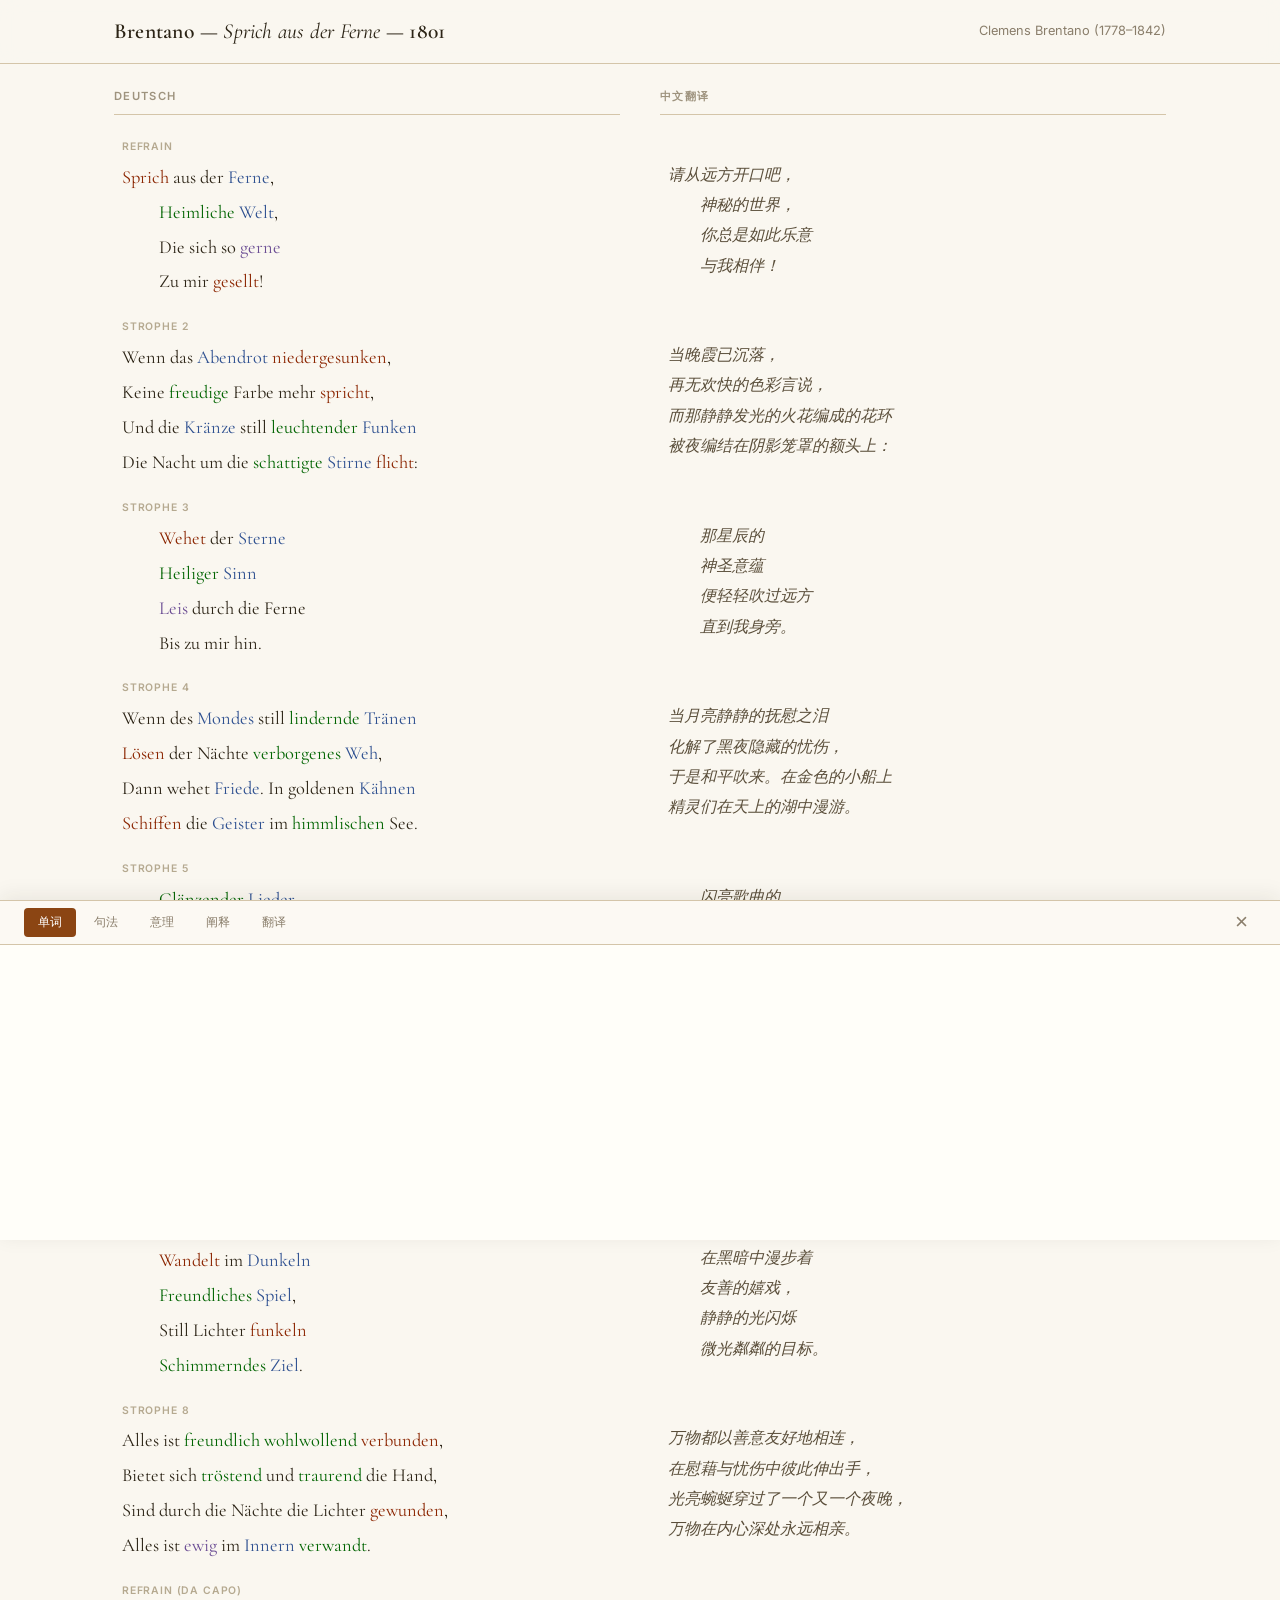
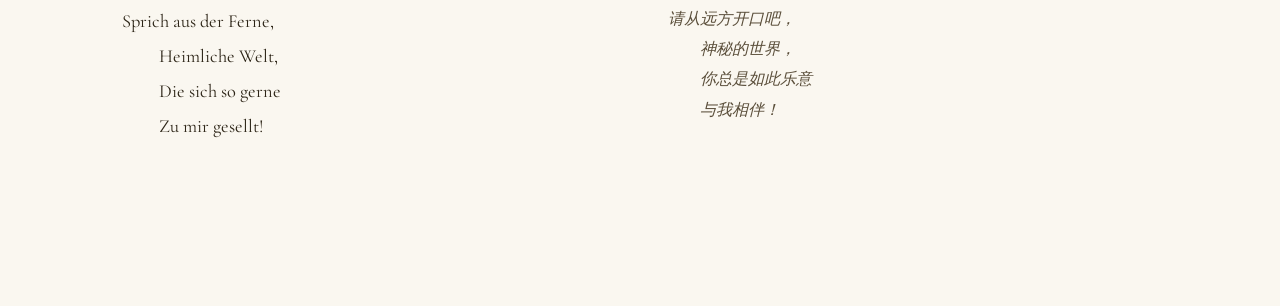
==== brentano.html @ 2107742c "Add Brentano "Sprich aus der Ferne" commentary page Interactive German poem reader with word tooltip" ====
<!DOCTYPE html>
<html lang="de">
<head>
  <meta charset="UTF-8">
  <meta name="viewport" content="width=device-width, initial-scale=1.0">
  <title>Brentano — Sprich aus der Ferne (1801)</title>
  <link rel="preconnect" href="https://fonts.googleapis.com">
  <link rel="preconnect" href="https://fonts.gstatic.com" crossorigin>
  <link href="https://fonts.googleapis.com/css2?family=Cormorant+Garamond:ital,wght@0,400;0,600;0,700;1,400;1,600&family=Inter:wght@400;500;600&display=swap" rel="stylesheet">
  <style>
:root {
  --bg: #FAF7F0;
  --text: #2C2416;
  --accent: #8B4513;
  --highlight: #F5E6CC;
  --border: #D4C5A9;
  --tooltip-bg: #FFFEF9;
  --font-poem: 'Cormorant Garamond', 'Georgia', serif;
  --font-ui: 'Inter', -apple-system, BlinkMacSystemFont, sans-serif;
}

*, *::before, *::after { box-sizing: border-box; margin: 0; padding: 0; }
html { scroll-behavior: smooth; font-size: 16px; }
body {
  font-family: var(--font-ui);
  background: var(--bg);
  color: var(--text);
  min-height: 100vh;
  line-height: 1.6;
}
::selection { background: var(--highlight); color: var(--text); }

/* Header */
.header {
  position: sticky; top: 0; z-index: 100;
  background: rgba(250, 247, 240, 0.85);
  backdrop-filter: blur(12px);
  -webkit-backdrop-filter: blur(12px);
  border-bottom: 1px solid var(--border);
  height: 64px;
}
.header-inner {
  max-width: 1100px; margin: 0 auto; padding: 0 24px;
  height: 100%; display: flex; align-items: center; justify-content: space-between;
}
.header-title h1 {
  font-family: var(--font-poem); font-size: 1.35rem; font-weight: 600;
  color: var(--text); letter-spacing: 0.01em;
}
.header-title h1 em { font-style: italic; font-weight: 400; }
.header-subtitle { font-size: 0.8rem; color: #8a7e6b; }

/* Main layout */
.main-content {
  max-width: 1100px; margin: 0 auto; padding: 24px 24px 120px;
  display: grid; grid-template-columns: 1fr 1fr; gap: 0 40px;
}
.column-heading {
  font-family: var(--font-ui); font-size: 0.7rem; font-weight: 600;
  text-transform: uppercase; letter-spacing: 0.12em; color: #9e937e;
  margin-bottom: 16px; padding-bottom: 8px; border-bottom: 1px solid var(--border);
}

/* Stanza blocks */
.stanza {
  padding: 8px 8px; border-radius: 6px; cursor: pointer;
  transition: background-color 0.2s; margin-bottom: 4px;
}
.stanza:hover { background: rgba(245, 230, 204, 0.4); }
.stanza.active { background: var(--highlight); }

.stanza-num {
  font-family: var(--font-ui); font-size: 0.65rem; font-weight: 600;
  color: #b5a990; text-transform: uppercase; letter-spacing: 0.08em;
  margin-bottom: 4px;
}

/* Poem text */
.poem-line {
  font-family: var(--font-poem); font-size: 1.15rem; line-height: 1.9;
  color: var(--text);
}
.poem-line.indented { padding-left: 2em; }
.translation-line {
  font-family: var(--font-poem); font-size: 1rem; line-height: 1.9;
  color: #5a4e3a; font-style: italic;
}
.translation-line.indented { padding-left: 2em; }

/* Word hover */
.word {
  cursor: pointer; position: relative; transition: color 0.15s; padding: 1px 0;
}
.word:hover {
  text-decoration: underline; text-decoration-style: dotted;
  text-underline-offset: 3px; text-decoration-color: var(--border);
}

/* POS colors */
.w-noun { color: #2E5090; }
.w-verb { color: #8B2500; }
.w-adj  { color: #006400; }
.w-adv  { color: #6A4C93; }
.w-prep { color: #7B6840; }
.w-conj { color: #8B7355; }
.w-pron { color: #4682B4; }

/* Tooltip */
.tooltip {
  position: absolute; z-index: 200; max-width: 320px; min-width: 180px;
  padding: 12px 14px; background: var(--tooltip-bg);
  border: 1px solid var(--border); border-radius: 8px;
  box-shadow: 0 4px 20px rgba(44,36,22,0.12), 0 1px 4px rgba(44,36,22,0.06);
  font-family: var(--font-ui); font-size: 0.85rem; line-height: 1.5;
  opacity: 0; pointer-events: none; transform: translateY(4px);
  transition: opacity 0.2s, transform 0.2s;
}
.tooltip.visible { opacity: 1; pointer-events: auto; transform: translateY(0); }
.tooltip-lemma { font-family: var(--font-poem); font-size: 1.1rem; font-weight: 700; margin-bottom: 3px; }
.tooltip-pos {
  display: inline-block; padding: 1px 8px; font-size: 0.65rem; font-weight: 600;
  text-transform: uppercase; letter-spacing: 0.08em; color: white;
  background: var(--accent); border-radius: 3px; margin-bottom: 6px;
}
.tooltip-info { font-size: 0.8rem; color: #6d5f4a; margin-bottom: 4px; }
.tooltip-gloss {
  font-style: italic; color: #5a4e3a; padding-top: 4px; border-top: 1px solid #eae4d6;
}

/* Commentary panel */
.commentary-panel {
  position: fixed; bottom: 0; left: 0; right: 0; z-index: 150;
  height: 340px; background: var(--tooltip-bg);
  border-top: 1px solid var(--border);
  box-shadow: 0 -4px 20px rgba(44,36,22,0.08);
  transform: translateY(100%); transition: transform 0.3s ease;
}
.commentary-panel.open { transform: translateY(0); }

.commentary-header {
  display: flex; align-items: center; justify-content: space-between;
  padding: 0 24px; height: 44px; border-bottom: 1px solid var(--border);
  background: rgba(250, 247, 240, 0.6);
}
.commentary-tabs { display: flex; gap: 4px; }
.tab-btn {
  font-family: var(--font-ui); font-size: 0.78rem; font-weight: 500;
  padding: 6px 14px; border: none; border-radius: 4px;
  background: transparent; color: #8a7e6b; cursor: pointer; transition: all 0.15s;
}
.tab-btn:hover { background: #f0ebe0; color: var(--text); }
.tab-btn.active { background: var(--accent); color: white; }
.commentary-close {
  font-size: 1.4rem; line-height: 1; border: none; background: none;
  color: #8a7e6b; cursor: pointer; padding: 4px 8px; border-radius: 4px;
}
.commentary-close:hover { color: var(--text); background: #f0ebe0; }

.commentary-body {
  padding: 16px 24px; height: calc(340px - 44px); overflow-y: auto;
}
.tab-content {
  display: none; font-family: var(--font-ui); font-size: 0.88rem;
  line-height: 1.7; color: var(--text);
}
.tab-content.active { display: block; }
.tab-content h3 {
  font-family: var(--font-poem); font-size: 1.05rem; font-weight: 600;
  margin-bottom: 6px; color: var(--accent);
}
.tab-content p { margin-bottom: 8px; }
.tab-content ul { margin: 6px 0; padding-left: 18px; }
.tab-content li { margin-bottom: 4px; }

.vocab-entry { margin-bottom: 8px; padding-bottom: 6px; border-bottom: 1px solid #eae4d6; }
.vocab-entry:last-child { border-bottom: none; }
.vocab-word { font-family: var(--font-poem); font-weight: 700; }
.vocab-pos { font-size: 0.72rem; color: var(--accent); text-transform: uppercase; }
.vocab-def { color: #5a4e3a; }

.syntax-box {
  padding: 10px 14px; background: #f5f0e6; border-radius: 6px;
  border-left: 3px solid var(--accent); margin-bottom: 10px;
}
.syntax-label {
  font-size: 0.7rem; font-weight: 600; text-transform: uppercase;
  letter-spacing: 0.08em; color: #8a7e6b; margin-bottom: 4px;
}
.syntax-normal { font-family: var(--font-poem); font-size: 1rem; color: var(--text); }
.syntax-gloss { font-size: 0.85rem; color: #5a4e3a; font-style: italic; }

.translation-box {
  font-family: var(--font-poem); font-size: 1.05rem; line-height: 2;
  color: var(--text); padding: 8px 0;
}

/* Responsive */
@media (max-width: 768px) {
  .main-content { grid-template-columns: 1fr; gap: 24px; padding: 16px 16px 160px; }
  .header-inner { padding: 0 16px; }
  .header-title h1 { font-size: 1.1rem; }
  .commentary-panel { height: 280px; }
  .commentary-body { padding: 12px 16px; }
  .poem-line { font-size: 1.05rem; }
}
  </style>
</head>
<body>

<header class="header">
  <div class="header-inner">
    <div class="header-title">
      <h1>Brentano &mdash; <em>Sprich aus der Ferne</em> &mdash; 1801</h1>
    </div>
    <span class="header-subtitle">Clemens Brentano (1778&ndash;1842)</span>
  </div>
</header>

<main class="main-content" id="main-content">
  <h2 class="column-heading">Deutsch</h2>
  <h2 class="column-heading">中文翻译</h2>
  <!-- Stanzas rendered by JS -->
</main>

<div id="tooltip" class="tooltip" role="tooltip" aria-hidden="true"></div>

<aside id="commentary-panel" class="commentary-panel" aria-hidden="true">
  <div class="commentary-header">
    <div class="commentary-tabs">
      <button class="tab-btn active" data-tab="wortschatz">单词</button>
      <button class="tab-btn" data-tab="syntax">句法</button>
      <button class="tab-btn" data-tab="meaning">意理</button>
      <button class="tab-btn" data-tab="interpretation">阐释</button>
      <button class="tab-btn" data-tab="translation">翻译</button>
    </div>
    <button class="commentary-close" id="commentary-close">&times;</button>
  </div>
  <div class="commentary-body">
    <div class="tab-content active" id="tab-wortschatz"></div>
    <div class="tab-content" id="tab-syntax"></div>
    <div class="tab-content" id="tab-meaning"></div>
    <div class="tab-content" id="tab-interpretation"></div>
    <div class="tab-content" id="tab-translation"></div>
  </div>
</aside>

<script>
// ============================================================
// POEM DATA
// ============================================================
const STANZAS = [
  {
    id: 1,
    type: "refrain",
    lines: [
      { de: "Sprich aus der Ferne,", indent: false },
      { de: "Heimliche Welt,", indent: true },
      { de: "Die sich so gerne", indent: true },
      { de: "Zu mir gesellt!", indent: true },
    ],
    cn: [
      { text: "请从远方开口吧，", indent: false },
      { text: "神秘的世界，", indent: true },
      { text: "你总是如此乐意", indent: true },
      { text: "与我相伴！", indent: true },
    ],
    words: [
      { form: "Sprich", lemma: "sprechen", pos: "verb", cls: "w-verb", info: "命令式第二人称单数", gloss: "说吧，开口" },
      { form: "Ferne", lemma: "die Ferne", pos: "noun", cls: "w-noun", info: "阴性名词", gloss: "远方，远处" },
      { form: "Heimliche", lemma: "heimlich", pos: "adj", cls: "w-adj", info: "形容词，此处作定语", gloss: "秘密的，隐秘的，神秘的" },
      { form: "Welt", lemma: "die Welt", pos: "noun", cls: "w-noun", info: "阴性名词", gloss: "世界" },
      { form: "gerne", lemma: "gern(e)", pos: "adv", cls: "w-adv", info: "副词", gloss: "乐意地，喜欢" },
      { form: "gesellt", lemma: "sich gesellen", pos: "verb", cls: "w-verb", info: "反身动词，此处完成分词", gloss: "与……结伴，相伴" },
    ],
    syntax: `<div class="syntax-box"><div class="syntax-label">还原语序</div><div class="syntax-normal">Heimliche Welt, die sich so gerne zu mir gesellt, sprich aus der Ferne!</div><div class="syntax-gloss">= 神秘的世界，你这总爱与我相伴的，请从远方开口说话！</div></div><p><b>Sprich</b>（祈使句谓语）置于句首，形成呼唤语气。<b>Heimliche Welt</b> 是被呼唤的对象（Vokativ）。<b>die sich so gerne zu mir gesellt</b> 是修饰 Welt 的关系从句。</p>`,
    meaning: `<p>诗人向一个"神秘世界"发出呼唤，请它从远方向自己说话。这个"heimliche Welt"既指自然界的隐秘力量，也暗示内心世界。</p><p>"sich gesellen"（相伴）表达了诗人与这个神秘世界之间亲密而自愿的关系——它"乐意"走近诗人。</p><p>作为首尾呼应的叠句（Refrain），它构成全诗的框架。</p>`,
    interpretation: `<p>这是典型的浪漫主义"呼唤"姿态——诗人不是去寻找世界，而是请世界来向他"说话"（sprich）。</p><p><b>heimlich</b> 一词在浪漫主义中含义丰富：既有"秘密"之意，也有"亲密、家一般"的温暖感（词源上与 Heim = 家 相关）。</p><p>Brentano 把不可见的精神世界拟人化为一位愿意相伴的友人。</p>`,
    translationNote: `<p>"Sprich"译为"请开口吧"而非简单的"说"，以传达祈使语气中的恳切感。"heimlich"译为"神秘的"，兼顾秘密与亲近两层意思。</p>`,
  },
  {
    id: 2,
    type: "long",
    lines: [
      { de: "Wenn das Abendrot niedergesunken,", indent: false },
      { de: "Keine freudige Farbe mehr spricht,", indent: false },
      { de: "Und die Kränze still leuchtender Funken", indent: false },
      { de: "Die Nacht um die schattigte Stirne flicht:", indent: false },
    ],
    cn: [
      { text: "当晚霞已沉落，", indent: false },
      { text: "再无欢快的色彩言说，", indent: false },
      { text: "而那静静发光的火花编成的花环", indent: false },
      { text: "被夜编结在阴影笼罩的额头上：", indent: false },
    ],
    words: [
      { form: "Abendrot", lemma: "das Abendrot", pos: "noun", cls: "w-noun", info: "中性名词。Abend（傍晚）+ Rot（红色）= 晚霞", gloss: "晚霞" },
      { form: "niedergesunken", lemma: "niedersinken", pos: "verb", cls: "w-verb", info: "过去分词。nieder（向下）+ sinken（沉没）", gloss: "沉落，落下" },
      { form: "freudige", lemma: "freudig", pos: "adj", cls: "w-adj", info: "形容词", gloss: "欢快的，喜悦的" },
      { form: "spricht", lemma: "sprechen", pos: "verb", cls: "w-verb", info: "第三人称单数现在时", gloss: "说话（此处：表达、呈现）" },
      { form: "Kränze", lemma: "der Kranz", pos: "noun", cls: "w-noun", info: "阳性名词复数", gloss: "花环，花冠" },
      { form: "leuchtender", lemma: "leuchtend", pos: "adj", cls: "w-adj", info: "现在分词作形容词，属格复数", gloss: "发光的，闪亮的" },
      { form: "Funken", lemma: "der Funke", pos: "noun", cls: "w-noun", info: "阳性弱变化名词复数", gloss: "火花，火星（此处指星星）" },
      { form: "schattigte", lemma: "schattig", pos: "adj", cls: "w-adj", info: "= schattige，古语/方言拼写", gloss: "有阴影的，阴暗的" },
      { form: "Stirne", lemma: "die Stirn", pos: "noun", cls: "w-noun", info: "阴性名词，古体写法 Stirne = Stirn", gloss: "额头，前额" },
      { form: "flicht", lemma: "flechten", pos: "verb", cls: "w-verb", info: "第三人称单数现在时", gloss: "编织，编结" },
    ],
    syntax: `<div class="syntax-box"><div class="syntax-label">还原语序</div><div class="syntax-normal">Wenn das Abendrot niedergesunken [ist], keine freudige Farbe mehr spricht, und die Nacht die Kränze still leuchtender Funken um die schattigte Stirne flicht:</div><div class="syntax-gloss">= 当晚霞沉落了，没有欢快的色彩再"说话"，而夜晚把静静发光的火花花环编织在（自己）阴影笼罩的额头上：</div></div><p>"Wenn"引导三个并列的条件从句（时间从句）。<b>ist</b> 被省略（niedergesunken [ist]）。第三句中 <b>die Nacht</b> 是主语，<b>flicht</b> 是谓语，<b>Kränze</b> 是宾语——语序大幅倒装。</p>`,
    meaning: `<p>描绘黄昏到入夜的过渡：晚霞消退，色彩沉默（"keine Farbe spricht"——色彩拟人化为"说话"），星星（"leuchtende Funken"）如花环般出现在夜空的"额头"上。</p><p>夜被拟人化，有"额头"（Stirne），星星是她佩戴的花冠。这是一幅完整的视觉画面：夜女神戴上星辰之冠。</p>`,
    interpretation: `<p>色彩"说话"（spricht）与首节"sprich"呼应——白天世界的"语言"是色彩，当色彩沉默，另一种更深沉的语言（夜的语言）就开始了。</p><p><b>schattigte</b>（= schattige）是方言化的古体拼写，增添了口语化的音乐感。Brentano 常故意使用这种民歌风格的语言。</p><p>星星被称为"Funken"（火花）而非"Sterne"——日常化的比喻让宇宙景象变得亲切。</p>`,
    translationNote: `<p>"keine Farbe mehr spricht"直译为"没有色彩再说话"，译为"再无欢快的色彩言说"保留了拟人。"schattigte Stirne"是夜的拟人化额头，译文加了"阴影笼罩的"以传达画面。</p>`,
  },
  {
    id: 3,
    type: "short",
    lines: [
      { de: "Wehet der Sterne", indent: true },
      { de: "Heiliger Sinn", indent: true },
      { de: "Leis durch die Ferne", indent: true },
      { de: "Bis zu mir hin.", indent: true },
    ],
    cn: [
      { text: "那星辰的", indent: true },
      { text: "神圣意蕴", indent: true },
      { text: "便轻轻吹过远方", indent: true },
      { text: "直到我身旁。", indent: true },
    ],
    words: [
      { form: "Wehet", lemma: "wehen", pos: "verb", cls: "w-verb", info: "第三人称单数。诗歌体用 -et 而非 weht", gloss: "吹，飘" },
      { form: "Sterne", lemma: "der Stern", pos: "noun", cls: "w-noun", info: "阳性名词复数，属格", gloss: "星星，星辰" },
      { form: "Heiliger", lemma: "heilig", pos: "adj", cls: "w-adj", info: "形容词，阳性主格", gloss: "神圣的" },
      { form: "Sinn", lemma: "der Sinn", pos: "noun", cls: "w-noun", info: "阳性名词", gloss: "意义，意蕴，感觉" },
      { form: "Leis", lemma: "leise", pos: "adv", cls: "w-adv", info: "= leise 的诗歌缩略形式", gloss: "轻轻地，低声地" },
    ],
    syntax: `<div class="syntax-box"><div class="syntax-label">还原语序</div><div class="syntax-normal">Der heilige Sinn der Sterne wehet leis durch die Ferne bis zu mir hin.</div><div class="syntax-gloss">= 星辰的神圣意蕴轻轻地从远方吹拂到我身边。</div></div><p>主语是 <b>der Sterne heiliger Sinn</b>（星辰的神圣意蕴），谓语是 <b>wehet</b>（吹拂）。倒装后谓语前置，主语分布在两行里，制造了缓缓飘来的节奏感。</p>`,
    meaning: `<p>这是第二节条件从句的主句：当夜幕降临后，星辰的"神圣意蕴"就像微风一样从远方飘向诗人。</p><p>"Sinn"（意蕴）用 "wehen"（吹拂）来形容——意义不是被理解的，而是像风一样被感受到的。这是浪漫主义的典型认知方式：用感官（而非理性）来把握世界的深层意义。</p>`,
    interpretation: `<p>"wehet"用了诗歌体的 -et 词尾（而非口语的 weht），与首节 "gesellt" 的韵脚呼应，也赋予诗歌一种古雅的仪式感。</p><p>"Leis"（= leise 的缩略）既描述声音的轻柔，也暗示这种感知需要安静与专注。只有在夜晚的寂静中，星辰的语言才能被听到。</p>`,
    translationNote: `<p>"heiliger Sinn"译为"神圣意蕴"而非"神圣的意义"，因为 Sinn 在这里不是抽象逻辑含义，而是可以"吹拂"的、近乎物质性的精神力量。</p>`,
  },
  {
    id: 4,
    type: "long",
    lines: [
      { de: "Wenn des Mondes still lindernde Tränen", indent: false },
      { de: "Lösen der Nächte verborgenes Weh,", indent: false },
      { de: "Dann wehet Friede. In goldenen Kähnen", indent: false },
      { de: "Schiffen die Geister im himmlischen See.", indent: false },
    ],
    cn: [
      { text: "当月亮静静的抚慰之泪", indent: false },
      { text: "化解了黑夜隐藏的忧伤，", indent: false },
      { text: "于是和平吹来。在金色的小船上", indent: false },
      { text: "精灵们在天上的湖中漫游。", indent: false },
    ],
    words: [
      { form: "Mondes", lemma: "der Mond", pos: "noun", cls: "w-noun", info: "阳性名词，属格", gloss: "月亮" },
      { form: "lindernde", lemma: "lindernd", pos: "adj", cls: "w-adj", info: "现在分词作形容词", gloss: "抚慰的，缓和的" },
      { form: "Tränen", lemma: "die Träne", pos: "noun", cls: "w-noun", info: "阴性名词复数", gloss: "眼泪，泪水" },
      { form: "Lösen", lemma: "lösen", pos: "verb", cls: "w-verb", info: "第三人称复数现在时", gloss: "解开，化解" },
      { form: "verborgenes", lemma: "verborgen", pos: "adj", cls: "w-adj", info: "过去分词作形容词", gloss: "隐藏的，隐秘的" },
      { form: "Weh", lemma: "das Weh", pos: "noun", cls: "w-noun", info: "中性名词", gloss: "痛苦，忧伤" },
      { form: "Friede", lemma: "der Friede(n)", pos: "noun", cls: "w-noun", info: "阳性弱变化名词，古体 Friede = Frieden", gloss: "和平，安宁" },
      { form: "Kähnen", lemma: "der Kahn", pos: "noun", cls: "w-noun", info: "阳性名词复数与格", gloss: "小船" },
      { form: "Schiffen", lemma: "schiffen", pos: "verb", cls: "w-verb", info: "第三人称复数现在时", gloss: "乘船航行" },
      { form: "Geister", lemma: "der Geist", pos: "noun", cls: "w-noun", info: "阳性名词复数", gloss: "精灵，灵魂，精神" },
      { form: "himmlischen", lemma: "himmlisch", pos: "adj", cls: "w-adj", info: "形容词与格", gloss: "天上的，天堂般的" },
    ],
    syntax: `<div class="syntax-box"><div class="syntax-label">还原语序</div><div class="syntax-normal">Wenn des Mondes still lindernde Tränen der Nächte verborgenes Weh lösen, dann wehet Friede.</div><div class="syntax-gloss">= 当月亮的静静抚慰的泪水化解了夜晚隐藏的忧伤，于是和平吹来。</div></div><p><b>Tränen</b>（泪水）是主语，<b>lösen</b>（化解）是谓语，<b>Weh</b>（忧伤）是宾语。后半句独立：<b>Die Geister schiffen in goldenen Kähnen im himmlischen See.</b></p>`,
    meaning: `<p>月光被比作"泪水"——但不是悲伤的泪，而是"抚慰的"（lindernd）泪。月光能化解黑夜隐藏的痛苦，带来和平。</p><p>后半句画面突变：精灵们乘金色小船在天空之湖（= 月光下的天空）中航行。天空被想象为湖面，星光或月光为金色小船。这是极富想象力的通感画面。</p>`,
    interpretation: `<p>"wehet Friede"与第三节 "wehet der Sterne heiliger Sinn" 平行——"吹拂"成为这首诗中精神力量传达的核心动词。</p><p>"goldene Kähne im himmlischen See"是典型的浪漫主义意象：将天空转化为水面，打破天地界限。这呼应了诺瓦利斯"万物皆相关"的浪漫主义自然哲学。</p>`,
    translationNote: `<p>"still lindernde Tränen"中 still 既修饰 lindernde 也营造氛围，译为"静静的抚慰之泪"。"schiffen"是较少见的动词，译为"漫游"比"航行"更有诗意。</p>`,
  },
  {
    id: 5,
    type: "short",
    lines: [
      { de: "Glänzender Lieder", indent: true },
      { de: "Klingender Lauf", indent: true },
      { de: "Ringelt sich nieder,", indent: true },
      { de: "Wallet hinauf.", indent: true },
    ],
    cn: [
      { text: "闪亮歌曲的", indent: true },
      { text: "叮当旋律", indent: true },
      { text: "蜿蜒而下，", indent: true },
      { text: "涌动而上。", indent: true },
    ],
    words: [
      { form: "Glänzender", lemma: "glänzend", pos: "adj", cls: "w-adj", info: "现在分词作形容词，属格复数", gloss: "闪亮的，灿烂的" },
      { form: "Lieder", lemma: "das Lied", pos: "noun", cls: "w-noun", info: "中性名词复数", gloss: "歌曲" },
      { form: "Klingender", lemma: "klingend", pos: "adj", cls: "w-adj", info: "现在分词作形容词，阳性主格", gloss: "发出声响的，叮当作响的" },
      { form: "Lauf", lemma: "der Lauf", pos: "noun", cls: "w-noun", info: "阳性名词", gloss: "行进，流动，旋律进程" },
      { form: "Ringelt", lemma: "sich ringeln", pos: "verb", cls: "w-verb", info: "第三人称单数，反身动词", gloss: "蜿蜒，卷曲" },
      { form: "Wallet", lemma: "wallen", pos: "verb", cls: "w-verb", info: "第三人称单数，诗歌体 -et", gloss: "涌动，波动，飘荡" },
    ],
    syntax: `<div class="syntax-box"><div class="syntax-label">还原语序</div><div class="syntax-normal">Glänzender Lieder klingender Lauf ringelt sich nieder [und] wallet hinauf.</div><div class="syntax-gloss">= 闪亮歌曲的叮当旋律蜿蜒而下，又涌动而上。</div></div><p>主语是 <b>Lauf</b>（旋律进程），由两个属格修饰语 <b>glänzender Lieder</b>（闪亮歌曲的）和 <b>klingender</b>（叮当作响的）层层修饰。两个谓语 <b>ringelt sich nieder</b> 和 <b>wallet hinauf</b> 对称并列。</p>`,
    meaning: `<p>精灵之歌的旋律在天地之间上下流动——像蛇一样蜿蜒而下（ringelt sich nieder），又像波浪涌上（wallet hinauf）。</p><p>这是声音的可视化：歌声变成了可以"看到"的运动轨迹。上下往复的运动暗示天地之间的循环与贯通。</p>`,
    interpretation: `<p>这一节是全诗音乐性最强的段落。"Glänzender"（视觉）描述 "Lieder"（听觉），"Klingender"（听觉）描述 "Lauf"（运动）——典型的<b>通感</b>（Synästhesie），浪漫主义最重要的修辞手法之一。</p><p>nieder / hinauf 的对立构成了一个完美的圆环运动，呼应了全诗"远方与身边""天上与人间"的往复主题。</p>`,
    translationNote: `<p>"Lauf"直译为"行进/流动"，这里指旋律的运动轨迹，译为"旋律"。"ringelt sich"（蜿蜒卷曲）和 "wallet"（涌动）都是非常具象的动词，保留原文的动态画面感。</p>`,
  },
  {
    id: 6,
    type: "long",
    lines: [
      { de: "Wenn der Mitternacht heiliges Grauen", indent: false },
      { de: "Bang durch die dunklen Wälder hinschleicht,", indent: false },
      { de: "Und die Büsche gar wundersam schauen,", indent: false },
      { de: "Alles sich finster, tiefsinnig bezeugt:", indent: false },
    ],
    cn: [
      { text: "当午夜神圣的战栗", indent: false },
      { text: "惶然穿过幽暗的森林潜行，", indent: false },
      { text: "而灌木丛发出奇异的凝视，", indent: false },
      { text: "万物都阴沉而深邃地表白着：", indent: false },
    ],
    words: [
      { form: "Mitternacht", lemma: "die Mitternacht", pos: "noun", cls: "w-noun", info: "阴性名词。Mitter(=Mitte 中间) + Nacht(夜)", gloss: "午夜" },
      { form: "Grauen", lemma: "das Grauen", pos: "noun", cls: "w-noun", info: "中性名词（名词化动词）", gloss: "恐惧，战栗" },
      { form: "Bang", lemma: "bang(e)", pos: "adv", cls: "w-adv", info: "副词", gloss: "惶恐地，胆怯地" },
      { form: "hinschleicht", lemma: "hinschleichen", pos: "verb", cls: "w-verb", info: "第三人称单数。hin（朝那边）+ schleichen（潜行）", gloss: "悄悄潜行过去" },
      { form: "wundersam", lemma: "wundersam", pos: "adj", cls: "w-adj", info: "形容词/副词", gloss: "奇异的，不可思议的" },
      { form: "schauen", lemma: "schauen", pos: "verb", cls: "w-verb", info: "第三人称复数", gloss: "看，凝视" },
      { form: "finster", lemma: "finster", pos: "adj", cls: "w-adj", info: "形容词", gloss: "阴暗的，阴沉的" },
      { form: "tiefsinnig", lemma: "tiefsinnig", pos: "adj", cls: "w-adj", info: "tief（深）+ sinnig（有意味的）", gloss: "深思的，意味深长的" },
      { form: "bezeugt", lemma: "sich bezeugen", pos: "verb", cls: "w-verb", info: "第三人称单数，反身用法", gloss: "表明，表白" },
    ],
    syntax: `<div class="syntax-box"><div class="syntax-label">还原语序</div><div class="syntax-normal">Wenn der Mitternacht heiliges Grauen bang durch die dunklen Wälder hinschleicht, und die Büsche gar wundersam schauen, [und] alles sich finster, tiefsinnig bezeugt:</div><div class="syntax-gloss">= 当午夜的神圣战栗惶恐地穿过幽暗森林潜行，灌木丛奇异地凝视着，万物都阴沉而深邃地表白着：</div></div><p>又是 <b>Wenn</b> 引导的条件/时间从句（对应下一节的主句）。<b>Grauen</b>（战栗）是主语，被拟人化为在森林中"潜行"。<b>Büsche</b>（灌木）会"看"，<b>Alles</b>（万物）会"表白"——全面的拟人。</p>`,
    meaning: `<p>从月夜推进到午夜——最深的黑暗时刻。恐惧感（Grauen）像幽灵般在森林里潜行，灌木丛变得有了眼睛（"schauen"），整个自然都在黑暗中"表白"着什么。</p><p>这不是单纯的恐怖，而是"heiliges Grauen"（神圣的战栗）——对自然深处神秘力量的敬畏，类似于宗教体验。</p>`,
    interpretation: `<p>"heiliges Grauen"将恐惧提升为神圣体验，这是浪漫主义的核心概念之一——在自然的可怖中感受崇高（das Erhabene）。</p><p>"die Büsche schauen"（灌木凝视）是万物有灵论（Animismus）的诗意表达。在浪漫主义看来，自然不是死物，而是处处有生命和意识。</p><p>"tiefsinnig bezeugt"——万物在深沉地"做见证"，仿佛自然界有自己的语言，等待被倾听。</p>`,
    translationNote: `<p>"Grauen"兼有"恐惧"和"灰暗"双重语义，译为"战栗"以传达身体性的感受。"schauen"比"sehen"更主动，译为"凝视"而非"看"。</p>`,
  },
  {
    id: 7,
    type: "short",
    lines: [
      { de: "Wandelt im Dunkeln", indent: true },
      { de: "Freundliches Spiel,", indent: true },
      { de: "Still Lichter funkeln", indent: true },
      { de: "Schimmerndes Ziel.", indent: true },
    ],
    cn: [
      { text: "在黑暗中漫步着", indent: true },
      { text: "友善的嬉戏，", indent: true },
      { text: "静静的光闪烁", indent: true },
      { text: "微光粼粼的目标。", indent: true },
    ],
    words: [
      { form: "Wandelt", lemma: "wandeln", pos: "verb", cls: "w-verb", info: "第三人称单数", gloss: "漫步，行走，变化" },
      { form: "Dunkeln", lemma: "das Dunkel(n)", pos: "noun", cls: "w-noun", info: "名词化形容词，与格", gloss: "黑暗" },
      { form: "Freundliches", lemma: "freundlich", pos: "adj", cls: "w-adj", info: "形容词，中性主格", gloss: "友善的，友好的" },
      { form: "Spiel", lemma: "das Spiel", pos: "noun", cls: "w-noun", info: "中性名词", gloss: "游戏，嬉戏，光影变幻" },
      { form: "funkeln", lemma: "funkeln", pos: "verb", cls: "w-verb", info: "第三人称复数", gloss: "闪烁，闪耀" },
      { form: "Schimmerndes", lemma: "schimmernd", pos: "adj", cls: "w-adj", info: "现在分词作形容词", gloss: "微光闪烁的" },
      { form: "Ziel", lemma: "das Ziel", pos: "noun", cls: "w-noun", info: "中性名词", gloss: "目标，终点" },
    ],
    syntax: `<div class="syntax-box"><div class="syntax-label">还原语序</div><div class="syntax-normal">Freundliches Spiel wandelt im Dunkeln, stille Lichter funkeln, [es gibt ein] schimmerndes Ziel.</div><div class="syntax-gloss">= 友善的嬉戏在黑暗中漫步，静静的光闪烁，（那是）微光闪烁的目标。</div></div><p>四行由三个并列短句组成。<b>Spiel</b>（嬉戏）是第一句主语；<b>Lichter</b>（光）是第二句主语；<b>Ziel</b>（目标）是独立的名词短语，像一声感叹。句法极度简洁，接近民歌。</p>`,
    meaning: `<p>上一节描绘午夜的阴森之后，这里峰回路转：黑暗中并非只有恐惧，还有"友善的嬉戏"——光影在黑暗中游荡，闪烁的微光指向某个美好的目标。</p><p>这是全诗的关键转折：即使在最深的黑暗中，也有光和友善的存在。</p>`,
    interpretation: `<p>"Freundliches Spiel"与"heiliges Grauen"形成对比——恐惧不是终点，黑暗的深处隐藏着友善的光。这正是"heimliche Welt"（首节）的实质：表面可怖，内在温暖。</p><p>"Schimmerndes Ziel"结尾独立成句，像远处一盏灯，给人方向感和希望。</p>`,
    translationNote: `<p>"Spiel"在这里不只是"游戏"，更指光影的变幻——像萤火虫或林间月光。"schimmernd"（微微发光）与"glänzend"（灿烂发光）不同，译为"微光粼粼"以区分。</p>`,
  },
  {
    id: 8,
    type: "long",
    lines: [
      { de: "Alles ist freundlich wohlwollend verbunden,", indent: false },
      { de: "Bietet sich tröstend und traurend die Hand,", indent: false },
      { de: "Sind durch die Nächte die Lichter gewunden,", indent: false },
      { de: "Alles ist ewig im Innern verwandt.", indent: false },
    ],
    cn: [
      { text: "万物都以善意友好地相连，", indent: false },
      { text: "在慰藉与忧伤中彼此伸出手，", indent: false },
      { text: "光亮蜿蜒穿过了一个又一个夜晚，", indent: false },
      { text: "万物在内心深处永远相亲。", indent: false },
    ],
    words: [
      { form: "freundlich", lemma: "freundlich", pos: "adj", cls: "w-adj", info: "副词性用法", gloss: "友好地" },
      { form: "wohlwollend", lemma: "wohlwollend", pos: "adj", cls: "w-adj", info: "现在分词。wohl（好）+ wollend（愿意的）", gloss: "善意的，好意的" },
      { form: "verbunden", lemma: "verbinden", pos: "verb", cls: "w-verb", info: "过去分词，与 ist 构成被动/状态", gloss: "连接，结合" },
      { form: "tröstend", lemma: "tröstend", pos: "adj", cls: "w-adj", info: "现在分词", gloss: "安慰着的" },
      { form: "traurend", lemma: "trauernd", pos: "adj", cls: "w-adj", info: "现在分词。注意诗中写作 traurend（方言缩略）= trauernd", gloss: "悲伤着的" },
      { form: "gewunden", lemma: "winden", pos: "verb", cls: "w-verb", info: "过去分词，与 sind 构成完成时", gloss: "缠绕，蜿蜒" },
      { form: "ewig", lemma: "ewig", pos: "adv", cls: "w-adv", info: "副词", gloss: "永远，永恒" },
      { form: "Innern", lemma: "das Innere", pos: "noun", cls: "w-noun", info: "名词化形容词，与格", gloss: "内心，内部" },
      { form: "verwandt", lemma: "verwandt", pos: "adj", cls: "w-adj", info: "形容词（原为 verwenden 的分词，但已独立）", gloss: "相关的，有亲缘的" },
    ],
    syntax: `<div class="syntax-box"><div class="syntax-label">还原语序</div><div class="syntax-normal">Alles ist freundlich [und] wohlwollend verbunden. [Alles] bietet sich tröstend und traurend die Hand. Die Lichter sind durch die Nächte gewunden. Alles ist ewig im Innern verwandt.</div><div class="syntax-gloss">= 万物都友好而善意地相连。万物在慰藉与忧伤中彼此伸出手。光亮蜿蜒穿过了夜晚。万物在内心深处永远相亲。</div></div><p>四个句子，前两句和末句以 <b>Alles</b>（万物）开头，构成三叠。"bietet sich die Hand"是固定搭配"彼此伸出手"。</p>`,
    meaning: `<p>全诗的哲学总结：万物在深处是相连、相亲的。黑暗中有光，痛苦中有慰藉，远方与身旁相通——这就是首节那个"神秘世界"说出的话。</p><p>"tröstend und traurend"（安慰着又悲伤着）同时并存——不是非此即彼，而是在悲伤中就包含着慰藉。</p>`,
    interpretation: `<p>"Alles ist ewig im Innern verwandt"是全诗的核心命题，也是德国浪漫主义自然哲学的精髓——万物内在相关（Universalpoesie / Sympathie der Natur）。</p><p>四行长句后紧跟叠句（Refrain），意味着诗人已经听到了"heimliche Welt"的回答：世界的秘密就是万物的内在亲缘。</p><p>这一节没有"Wenn"条件句，而是用直陈句直接宣告——从前面的感知、猜测，到这里变为确信。</p>`,
    translationNote: `<p>"verwandt"既有"有血缘关系"也有"相关的"意思，译为"相亲"兼顾两层含义。"traurend"是 trauernd 的方言缩写，Brentano 为了押韵（verbunden / gewunden）而使用。</p>`,
  },
  {
    id: 9,
    type: "refrain",
    lines: [
      { de: "Sprich aus der Ferne,", indent: false },
      { de: "Heimliche Welt,", indent: true },
      { de: "Die sich so gerne", indent: true },
      { de: "Zu mir gesellt!", indent: true },
    ],
    cn: [
      { text: "请从远方开口吧，", indent: false },
      { text: "神秘的世界，", indent: true },
      { text: "你总是如此乐意", indent: true },
      { text: "与我相伴！", indent: true },
    ],
    words: [],
    syntax: `<p>与首节完全相同，构成环形结构（Ringkomposition）。</p>`,
    meaning: `<p>叠句再现，但经历了全诗的旅程后，这个"请说话"已不再是空洞的呼唤——诗人已在黄昏、月夜、午夜中逐步听到了那个"神秘世界"的回答。</p><p>叠句从"请求"变为"确认"：这个世界确实在说话，万物确实相连。</p>`,
    interpretation: `<p>首尾呼应的叠句赋予全诗圆环结构，与诗中"ringelt sich nieder, wallet hinauf"的上下循环一致。形式即内容。</p><p>最后的感叹号不再是焦急的呼唤，而是满足的确认与感恩。</p>`,
    translationNote: `<p>与首节翻译完全相同——保持叠句的仪式感。</p>`,
  },
];

// ============================================================
// RENDER
// ============================================================
function render() {
  const main = document.getElementById('main-content');

  STANZAS.forEach((st, idx) => {
    // German stanza cell
    const deDiv = document.createElement('div');
    deDiv.className = 'stanza';
    deDiv.dataset.stanza = st.id;

    const label = document.createElement('div');
    label.className = 'stanza-num';
    label.textContent = st.type === 'refrain' ? (idx === 0 ? 'Refrain' : 'Refrain (da capo)') : `Strophe ${st.id}`;
    deDiv.appendChild(label);

    st.lines.forEach(line => {
      const p = document.createElement('div');
      p.className = 'poem-line' + (line.indent ? ' indented' : '');
      // Wrap words for tooltip
      const wordsInLine = line.de.replace(/[,;:.!?"""]/g, m => `<punct>${m}</punct>`);
      const tokens = line.de.split(/\s+/);
      tokens.forEach((token, ti) => {
        if (ti > 0) p.appendChild(document.createTextNode(' '));
        // Separate trailing punctuation
        const match = token.match(/^([A-Za-zÀ-ÿäöüÄÖÜß]+)([^A-Za-zÀ-ÿäöüÄÖÜß]*)$/);
        if (match) {
          const wordText = match[1];
          const punct = match[2];
          const wordInfo = st.words.find(w => w.form === wordText);
          if (wordInfo) {
            const span = document.createElement('span');
            span.className = 'word ' + (wordInfo.cls || '');
            span.textContent = wordText;
            span.dataset.stanza = st.id;
            span.dataset.form = wordInfo.form;
            p.appendChild(span);
          } else {
            p.appendChild(document.createTextNode(wordText));
          }
          if (punct) p.appendChild(document.createTextNode(punct));
        } else {
          p.appendChild(document.createTextNode(token));
        }
      });
      deDiv.appendChild(p);
    });

    deDiv.addEventListener('click', (e) => {
      if (!e.target.closest('.word')) openCommentary(st.id);
    });
    main.appendChild(deDiv);

    // Chinese translation cell
    const cnDiv = document.createElement('div');
    cnDiv.className = 'stanza';
    cnDiv.dataset.stanzaCn = st.id;
    const cnLabel = document.createElement('div');
    cnLabel.className = 'stanza-num';
    cnLabel.textContent = '\u00a0'; // spacer
    cnDiv.appendChild(cnLabel);
    st.cn.forEach(line => {
      const p = document.createElement('div');
      p.className = 'translation-line' + (line.indent ? ' indented' : '');
      p.textContent = line.text;
      cnDiv.appendChild(p);
    });
    cnDiv.addEventListener('click', () => openCommentary(st.id));
    main.appendChild(cnDiv);
  });
}

// ============================================================
// TOOLTIP
// ============================================================
const tooltipEl = document.getElementById('tooltip');
let currentWord = null;

document.addEventListener('click', (e) => {
  const wordEl = e.target.closest('.word');
  if (wordEl) {
    e.stopPropagation();
    showTooltip(wordEl);
    return;
  }
  hideTooltip();
});
document.addEventListener('keydown', (e) => { if (e.key === 'Escape') hideTooltip(); });

function showTooltip(el) {
  const sid = parseInt(el.dataset.stanza);
  const form = el.dataset.form;
  const st = STANZAS.find(s => s.id === sid);
  if (!st) return;
  const w = st.words.find(x => x.form === form);
  if (!w) return;

  if (currentWord) currentWord.style.background = '';
  currentWord = el;
  el.style.background = 'var(--highlight)';

  tooltipEl.innerHTML = `
    <div class="tooltip-lemma">${w.lemma}</div>
    <span class="tooltip-pos">${w.pos}</span>
    ${w.info ? `<div class="tooltip-info">${w.info}</div>` : ''}
    <div class="tooltip-gloss">${w.gloss}</div>
  `;

  const rect = el.getBoundingClientRect();
  let top = rect.bottom + window.scrollY + 8;
  let left = rect.left + window.scrollX;
  tooltipEl.style.visibility = 'hidden';
  tooltipEl.classList.add('visible');
  const tw = tooltipEl.offsetWidth || 200;
  const th = tooltipEl.offsetHeight || 100;
  if (rect.bottom + th + 8 > window.innerHeight) top = rect.top + window.scrollY - th - 8;
  if (left + tw > window.innerWidth - 16) left = window.innerWidth - tw - 16;
  if (left < 8) left = 8;
  tooltipEl.style.top = top + 'px';
  tooltipEl.style.left = left + 'px';
  tooltipEl.style.visibility = '';
}

function hideTooltip() {
  if (currentWord) { currentWord.style.background = ''; currentWord = null; }
  tooltipEl.classList.remove('visible');
}

// ============================================================
// COMMENTARY PANEL
// ============================================================
const panel = document.getElementById('commentary-panel');
let currentStanza = null;

document.getElementById('commentary-close').addEventListener('click', closePanel);
panel.querySelectorAll('.tab-btn').forEach(btn => {
  btn.addEventListener('click', () => switchTab(btn.dataset.tab));
});

function openCommentary(stanzaId) {
  // Clear highlights
  document.querySelectorAll('.stanza.active').forEach(el => el.classList.remove('active'));
  currentStanza = stanzaId;

  // Highlight both DE and CN
  document.querySelectorAll(`.stanza[data-stanza="${stanzaId}"], .stanza[data-stanza-cn="${stanzaId}"]`)
    .forEach(el => el.classList.add('active'));

  const st = STANZAS.find(s => s.id === stanzaId);
  if (!st) return;

  // Wortschatz tab
  const wEl = document.getElementById('tab-wortschatz');
  if (st.words.length > 0) {
    wEl.innerHTML = st.words.map(w => `
      <div class="vocab-entry">
        <span class="vocab-word">${w.form}</span>
        <span class="vocab-pos">${w.pos}</span>
        — <span class="vocab-def">${w.lemma}：${w.gloss}</span>
        ${w.info ? `<br><small style="color:#8a7e6b">${w.info}</small>` : ''}
      </div>
    `).join('');
  } else {
    wEl.innerHTML = '<p style="color:#b5a990;font-style:italic">同首节，不再重复。</p>';
  }

  // Syntax
  document.getElementById('tab-syntax').innerHTML = st.syntax || '';
  // Meaning
  document.getElementById('tab-meaning').innerHTML = st.meaning || '';
  // Interpretation
  document.getElementById('tab-interpretation').innerHTML = st.interpretation || '';
  // Translation
  const tEl = document.getElementById('tab-translation');
  let tHTML = '<div class="translation-box">';
  st.cn.forEach(l => { tHTML += `<div${l.indent ? ' style="padding-left:2em"' : ''}>${l.text}</div>`; });
  tHTML += '</div>';
  if (st.translationNote) tHTML += '<div style="margin-top:8px;font-size:0.85rem;color:#6d5f4a"><b>译注：</b>' + st.translationNote.replace(/<\/?p>/g, '') + '</div>';
  tEl.innerHTML = tHTML;

  panel.classList.add('open');
  switchTab('wortschatz');
}

function closePanel() {
  panel.classList.remove('open');
  document.querySelectorAll('.stanza.active').forEach(el => el.classList.remove('active'));
  currentStanza = null;
}

function switchTab(name) {
  panel.querySelectorAll('.tab-btn').forEach(b => b.classList.toggle('active', b.dataset.tab === name));
  panel.querySelectorAll('.tab-content').forEach(c => c.classList.toggle('active', c.id === `tab-${name}`));
}

// Init
render();
</script>
</body>
</html>
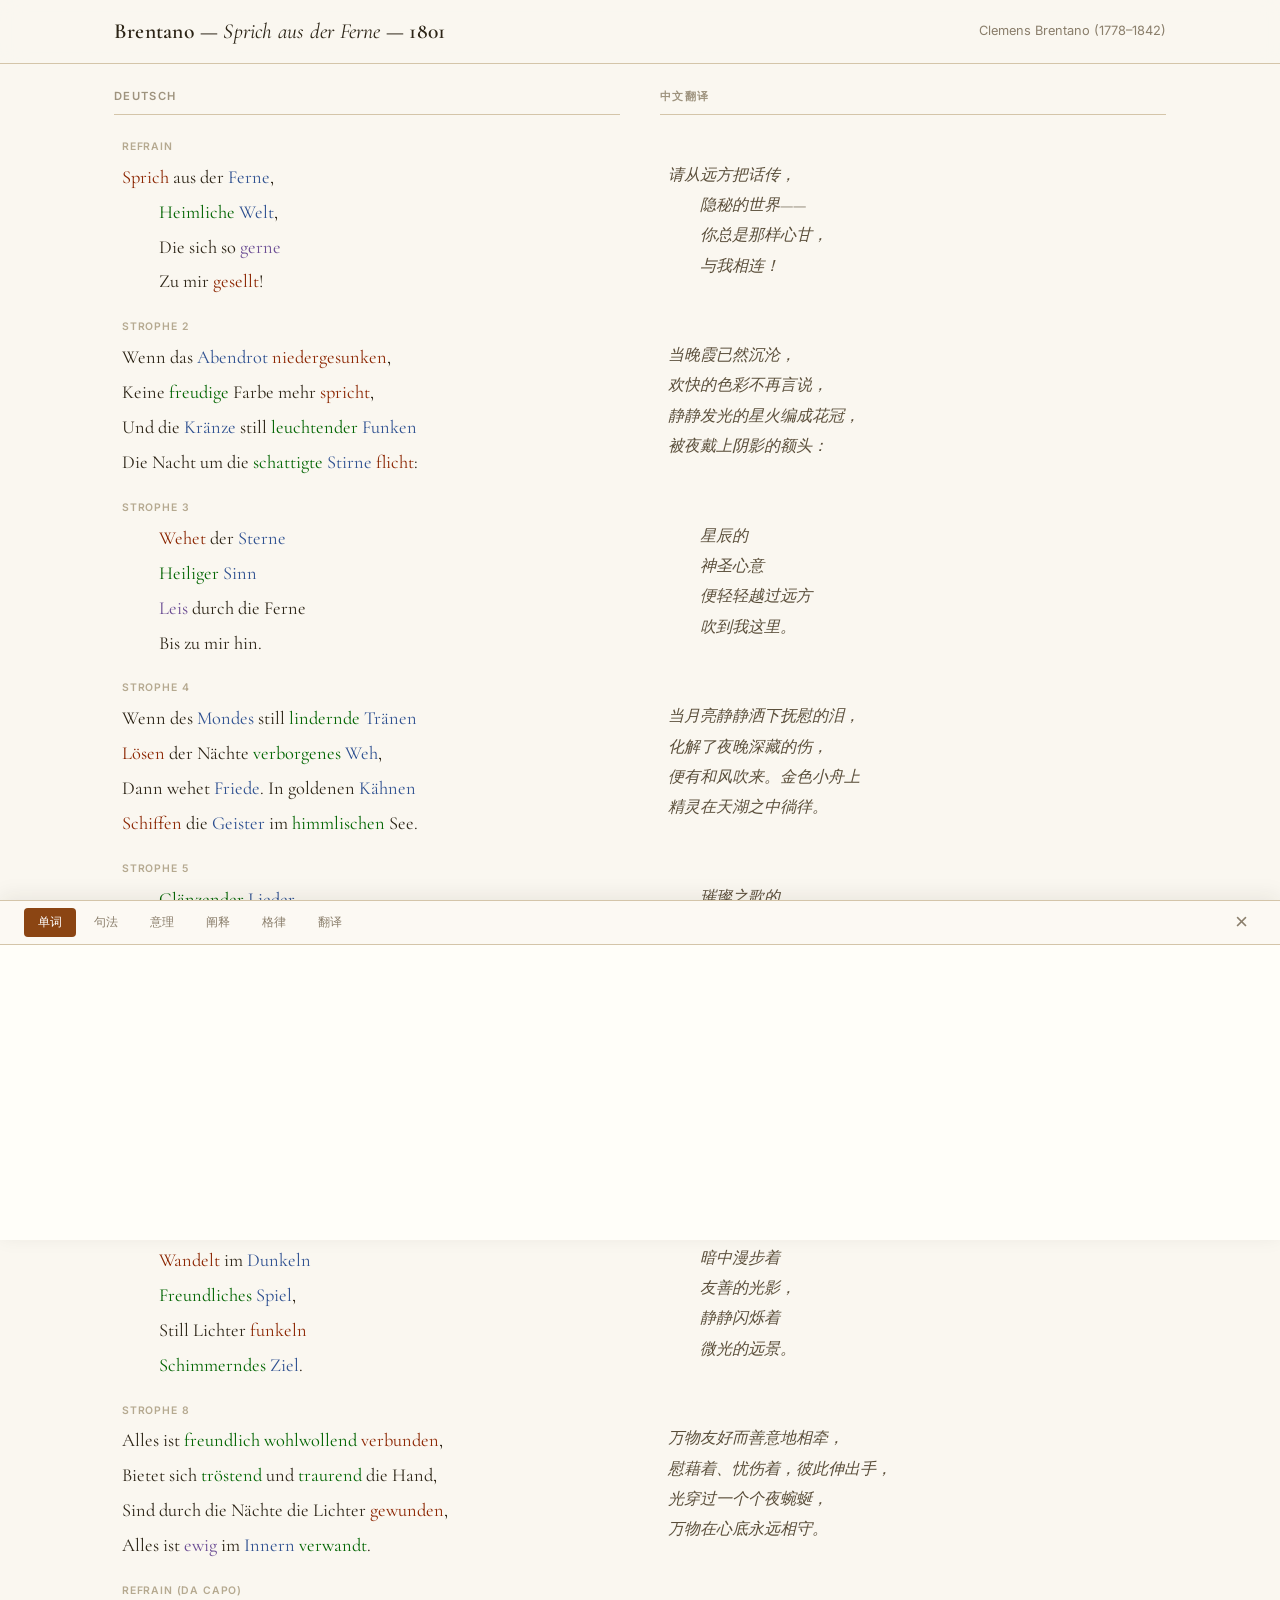
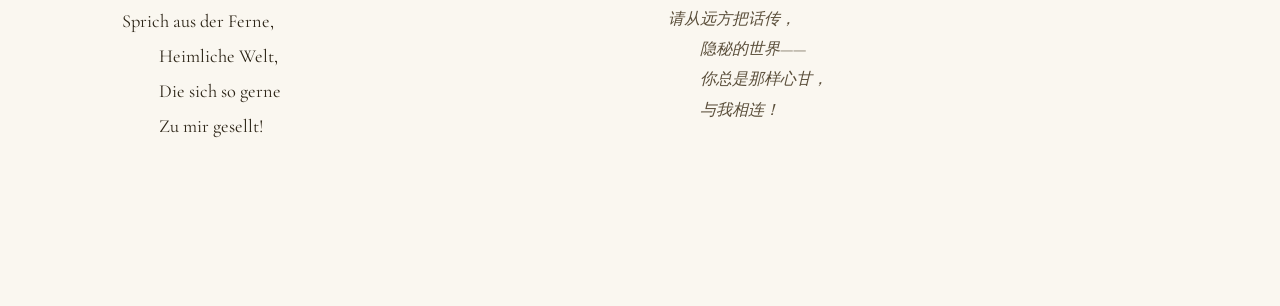
==== commit 2233d0ae: "Add meter analysis tab and rhyming Chinese translations - New 格律 (Metrik) tab: scansion marks, rhyme" ====
--- a/brentano.html
+++ b/brentano.html
@@ -194,6 +194,39 @@
   color: var(--text); padding: 8px 0;
 }
 
+/* Meter notation */
+.meter-line {
+  font-family: var(--font-poem); font-size: 1.05rem; line-height: 1.4;
+  margin-bottom: 2px; color: var(--text);
+}
+.meter-scan {
+  font-family: 'Courier New', monospace; font-size: 0.85rem; line-height: 1.2;
+  color: var(--accent); letter-spacing: 0.15em; margin-bottom: 8px;
+}
+.meter-stress { font-weight: 700; color: #8B2500; }
+.meter-unstress { color: #9e937e; }
+.rhyme-tag {
+  display: inline-block; width: 18px; text-align: center;
+  font-size: 0.75rem; font-weight: 600; color: white;
+  border-radius: 3px; margin-right: 6px; line-height: 1.6;
+}
+.rhyme-a { background: #2E5090; }
+.rhyme-b { background: #8B4513; }
+.rhyme-c { background: #006400; }
+.meter-summary {
+  padding: 10px 14px; background: #f5f0e6; border-radius: 6px;
+  border-left: 3px solid var(--accent); margin-bottom: 12px; font-size: 0.85rem;
+}
+.meter-summary b { color: var(--accent); }
+.alt-translation {
+  margin-top: 10px; padding: 10px 14px; background: #f5f0e6;
+  border-radius: 6px; border-left: 3px solid #006400;
+}
+.alt-translation-label {
+  font-size: 0.7rem; font-weight: 600; text-transform: uppercase;
+  letter-spacing: 0.08em; color: #006400; margin-bottom: 4px;
+}
+
 /* Responsive */
 @media (max-width: 768px) {
   .main-content { grid-template-columns: 1fr; gap: 24px; padding: 16px 16px 160px; }
@@ -231,6 +264,7 @@
       <button class="tab-btn" data-tab="syntax">句法</button>
       <button class="tab-btn" data-tab="meaning">意理</button>
       <button class="tab-btn" data-tab="interpretation">阐释</button>
+      <button class="tab-btn" data-tab="metrik">格律</button>
       <button class="tab-btn" data-tab="translation">翻译</button>
     </div>
     <button class="commentary-close" id="commentary-close">&times;</button>
@@ -240,6 +274,7 @@
     <div class="tab-content" id="tab-syntax"></div>
     <div class="tab-content" id="tab-meaning"></div>
     <div class="tab-content" id="tab-interpretation"></div>
+    <div class="tab-content" id="tab-metrik"></div>
     <div class="tab-content" id="tab-translation"></div>
   </div>
 </aside>
@@ -259,11 +294,12 @@
       { de: "Zu mir gesellt!", indent: true },
     ],
     cn: [
-      { text: "请从远方开口吧，", indent: false },
-      { text: "神秘的世界，", indent: true },
-      { text: "你总是如此乐意", indent: true },
-      { text: "与我相伴！", indent: true },
-    ],
+      { text: "请从远方把话传，", indent: false },
+      { text: "隐秘的世界——", indent: true },
+      { text: "你总是那样心甘，", indent: true },
+      { text: "与我相连！", indent: true },
+    ],
+    altTranslation: `<div class="alt-translation"><div class="alt-translation-label">直译版（不押韵）</div><div class="translation-box" style="font-size:0.95rem">请从远方开口吧，<br>神秘的世界，<br>你总是如此乐意<br>与我相伴！</div></div><div style="margin-top:8px;font-size:0.85rem;color:#6d5f4a"><b>韵式说明：</b>原文 abab（传 / 甘 押 -an 韵 = a，界 / 连 押 -ian/-ie 韵 = b）。中文很难完美复现交叉韵，这里用"传/甘"和"界/连"近似模拟。</div>`,
     words: [
       { form: "Sprich", lemma: "sprechen", pos: "verb", cls: "w-verb", info: "命令式第二人称单数", gloss: "说吧，开口" },
       { form: "Ferne", lemma: "die Ferne", pos: "noun", cls: "w-noun", info: "阴性名词", gloss: "远方，远处" },
@@ -287,10 +323,10 @@
       { de: "Die Nacht um die schattigte Stirne flicht:", indent: false },
     ],
     cn: [
-      { text: "当晚霞已沉落，", indent: false },
-      { text: "再无欢快的色彩言说，", indent: false },
-      { text: "而那静静发光的火花编成的花环", indent: false },
-      { text: "被夜编结在阴影笼罩的额头上：", indent: false },
+      { text: "当晚霞已然沉沦，", indent: false },
+      { text: "欢快的色彩不再言说，", indent: false },
+      { text: "静静发光的星火编成花冠，", indent: false },
+      { text: "被夜戴上阴影的额头：", indent: false },
     ],
     words: [
       { form: "Abendrot", lemma: "das Abendrot", pos: "noun", cls: "w-noun", info: "中性名词。Abend（傍晚）+ Rot（红色）= 晚霞", gloss: "晚霞" },
@@ -307,7 +343,8 @@
     syntax: `<div class="syntax-box"><div class="syntax-label">还原语序</div><div class="syntax-normal">Wenn das Abendrot niedergesunken [ist], keine freudige Farbe mehr spricht, und die Nacht die Kränze still leuchtender Funken um die schattigte Stirne flicht:</div><div class="syntax-gloss">= 当晚霞沉落了，没有欢快的色彩再"说话"，而夜晚把静静发光的火花花环编织在（自己）阴影笼罩的额头上：</div></div><p>"Wenn"引导三个并列的条件从句（时间从句）。<b>ist</b> 被省略（niedergesunken [ist]）。第三句中 <b>die Nacht</b> 是主语，<b>flicht</b> 是谓语，<b>Kränze</b> 是宾语——语序大幅倒装。</p>`,
     meaning: `<p>描绘黄昏到入夜的过渡：晚霞消退，色彩沉默（"keine Farbe spricht"——色彩拟人化为"说话"），星星（"leuchtende Funken"）如花环般出现在夜空的"额头"上。</p><p>夜被拟人化，有"额头"（Stirne），星星是她佩戴的花冠。这是一幅完整的视觉画面：夜女神戴上星辰之冠。</p>`,
     interpretation: `<p>色彩"说话"（spricht）与首节"sprich"呼应——白天世界的"语言"是色彩，当色彩沉默，另一种更深沉的语言（夜的语言）就开始了。</p><p><b>schattigte</b>（= schattige）是方言化的古体拼写，增添了口语化的音乐感。Brentano 常故意使用这种民歌风格的语言。</p><p>星星被称为"Funken"（火花）而非"Sterne"——日常化的比喻让宇宙景象变得亲切。</p>`,
-    translationNote: `<p>"keine Farbe mehr spricht"直译为"没有色彩再说话"，译为"再无欢快的色彩言说"保留了拟人。"schattigte Stirne"是夜的拟人化额头，译文加了"阴影笼罩的"以传达画面。</p>`,
+    translationNote: `<p>"keine Farbe mehr spricht"直译为"没有色彩再说话"，保留拟人。原文 abab 韵（niedergesunken/Funken, spricht/flicht），中文用"沉沦/花冠"和"言说/额头"近似对应。</p>`,
+    altTranslation: `<div class="alt-translation"><div class="alt-translation-label">押韵尝试版</div><div class="translation-box" style="font-size:0.95rem">当晚霞沉入暮云，(a)<br>欢愉的色彩无声，(b)<br>静静的星火成花环，(a')<br>夜戴上阴影的冠缨。(b')</div></div><div style="margin-top:6px;font-size:0.82rem;color:#6d5f4a">押韵版牺牲了部分准确性：如"无声"比"不再言说"少了拟人感；"冠缨"是为押韵而添加的意象。翻译时需要在韵律与忠实之间取舍。</div>`,
   },
   {
     id: 3,
@@ -319,10 +356,10 @@
       { de: "Bis zu mir hin.", indent: true },
     ],
     cn: [
-      { text: "那星辰的", indent: true },
-      { text: "神圣意蕴", indent: true },
-      { text: "便轻轻吹过远方", indent: true },
-      { text: "直到我身旁。", indent: true },
+      { text: "星辰的", indent: true },
+      { text: "神圣心意", indent: true },
+      { text: "便轻轻越过远方", indent: true },
+      { text: "吹到我这里。", indent: true },
     ],
     words: [
       { form: "Wehet", lemma: "wehen", pos: "verb", cls: "w-verb", info: "第三人称单数。诗歌体用 -et 而非 weht", gloss: "吹，飘" },
@@ -334,7 +371,8 @@
     syntax: `<div class="syntax-box"><div class="syntax-label">还原语序</div><div class="syntax-normal">Der heilige Sinn der Sterne wehet leis durch die Ferne bis zu mir hin.</div><div class="syntax-gloss">= 星辰的神圣意蕴轻轻地从远方吹拂到我身边。</div></div><p>主语是 <b>der Sterne heiliger Sinn</b>（星辰的神圣意蕴），谓语是 <b>wehet</b>（吹拂）。倒装后谓语前置，主语分布在两行里，制造了缓缓飘来的节奏感。</p>`,
     meaning: `<p>这是第二节条件从句的主句：当夜幕降临后，星辰的"神圣意蕴"就像微风一样从远方飘向诗人。</p><p>"Sinn"（意蕴）用 "wehen"（吹拂）来形容——意义不是被理解的，而是像风一样被感受到的。这是浪漫主义的典型认知方式：用感官（而非理性）来把握世界的深层意义。</p>`,
     interpretation: `<p>"wehet"用了诗歌体的 -et 词尾（而非口语的 weht），与首节 "gesellt" 的韵脚呼应，也赋予诗歌一种古雅的仪式感。</p><p>"Leis"（= leise 的缩略）既描述声音的轻柔，也暗示这种感知需要安静与专注。只有在夜晚的寂静中，星辰的语言才能被听到。</p>`,
-    translationNote: `<p>"heiliger Sinn"译为"神圣意蕴"而非"神圣的意义"，因为 Sinn 在这里不是抽象逻辑含义，而是可以"吹拂"的、近乎物质性的精神力量。</p>`,
+    translationNote: `<p>"heiliger Sinn"译为"神圣心意"而非"神圣的意义"，因为 Sinn 在这里不是抽象逻辑含义，而是可以"吹拂"的精神力量。原文 Sterne/Ferne 押韵（a），Sinn/hin 押韵（b）。</p>`,
+    altTranslation: `<div class="alt-translation"><div class="alt-translation-label">押韵尝试版</div><div class="translation-box" style="font-size:0.95rem">&emsp;便有星辰的 (a)<br>&emsp;圣洁灵犀 (b)<br>&emsp;轻拂过远方 (a')<br>&emsp;到我心里。(b)</div></div><div style="margin-top:6px;font-size:0.82rem;color:#6d5f4a">"灵犀"对应 Sinn（心意），与"里"押 -i 韵，模拟 Sinn/hin。</div>`,
   },
   {
     id: 4,
@@ -346,10 +384,10 @@
       { de: "Schiffen die Geister im himmlischen See.", indent: false },
     ],
     cn: [
-      { text: "当月亮静静的抚慰之泪", indent: false },
-      { text: "化解了黑夜隐藏的忧伤，", indent: false },
-      { text: "于是和平吹来。在金色的小船上", indent: false },
-      { text: "精灵们在天上的湖中漫游。", indent: false },
+      { text: "当月亮静静洒下抚慰的泪，", indent: false },
+      { text: "化解了夜晚深藏的伤，", indent: false },
+      { text: "便有和风吹来。金色小舟上", indent: false },
+      { text: "精灵在天湖之中徜徉。", indent: false },
     ],
     words: [
       { form: "Mondes", lemma: "der Mond", pos: "noun", cls: "w-noun", info: "阳性名词，属格", gloss: "月亮" },
@@ -367,7 +405,8 @@
     syntax: `<div class="syntax-box"><div class="syntax-label">还原语序</div><div class="syntax-normal">Wenn des Mondes still lindernde Tränen der Nächte verborgenes Weh lösen, dann wehet Friede.</div><div class="syntax-gloss">= 当月亮的静静抚慰的泪水化解了夜晚隐藏的忧伤，于是和平吹来。</div></div><p><b>Tränen</b>（泪水）是主语，<b>lösen</b>（化解）是谓语，<b>Weh</b>（忧伤）是宾语。后半句独立：<b>Die Geister schiffen in goldenen Kähnen im himmlischen See.</b></p>`,
     meaning: `<p>月光被比作"泪水"——但不是悲伤的泪，而是"抚慰的"（lindernd）泪。月光能化解黑夜隐藏的痛苦，带来和平。</p><p>后半句画面突变：精灵们乘金色小船在天空之湖（= 月光下的天空）中航行。天空被想象为湖面，星光或月光为金色小船。这是极富想象力的通感画面。</p>`,
     interpretation: `<p>"wehet Friede"与第三节 "wehet der Sterne heiliger Sinn" 平行——"吹拂"成为这首诗中精神力量传达的核心动词。</p><p>"goldene Kähne im himmlischen See"是典型的浪漫主义意象：将天空转化为水面，打破天地界限。这呼应了诺瓦利斯"万物皆相关"的浪漫主义自然哲学。</p>`,
-    translationNote: `<p>"still lindernde Tränen"中 still 既修饰 lindernde 也营造氛围，译为"静静的抚慰之泪"。"schiffen"是较少见的动词，译为"漫游"比"航行"更有诗意。</p>`,
+    translationNote: `<p>原文 Tränen/Kähnen 押韵（a），Weh/See 押韵（b）。中文"泪/上"不完全韵，"伤/徜徉"押 -ang 韵（b）。"schiffen"译为"徜徉"比"航行"更有诗意。</p>`,
+    altTranslation: `<div class="alt-translation"><div class="alt-translation-label">押韵尝试版</div><div class="translation-box" style="font-size:0.95rem">月亮静洒抚慰泪，(a)<br>消融了夜的悲哀，(b)<br>和风便来。金船漂荡于天水，(a)<br>精灵在星湖中徘徊。(b)</div></div><div style="margin-top:6px;font-size:0.82rem;color:#6d5f4a">"泪/水"押 -ui 韵（a），"哀/徊"押 -ai 韵（b），较好地模拟了原文的交叉韵。但"天水"不如"天湖"直观。</div>`,
   },
   {
     id: 5,
@@ -379,10 +418,10 @@
       { de: "Wallet hinauf.", indent: true },
     ],
     cn: [
-      { text: "闪亮歌曲的", indent: true },
-      { text: "叮当旋律", indent: true },
-      { text: "蜿蜒而下，", indent: true },
-      { text: "涌动而上。", indent: true },
+      { text: "璀璨之歌的", indent: true },
+      { text: "铿锵流淌", indent: true },
+      { text: "蜿蜒而降，", indent: true },
+      { text: "涌向天上。", indent: true },
     ],
     words: [
       { form: "Glänzender", lemma: "glänzend", pos: "adj", cls: "w-adj", info: "现在分词作形容词，属格复数", gloss: "闪亮的，灿烂的" },
@@ -395,7 +434,8 @@
     syntax: `<div class="syntax-box"><div class="syntax-label">还原语序</div><div class="syntax-normal">Glänzender Lieder klingender Lauf ringelt sich nieder [und] wallet hinauf.</div><div class="syntax-gloss">= 闪亮歌曲的叮当旋律蜿蜒而下，又涌动而上。</div></div><p>主语是 <b>Lauf</b>（旋律进程），由两个属格修饰语 <b>glänzender Lieder</b>（闪亮歌曲的）和 <b>klingender</b>（叮当作响的）层层修饰。两个谓语 <b>ringelt sich nieder</b> 和 <b>wallet hinauf</b> 对称并列。</p>`,
     meaning: `<p>精灵之歌的旋律在天地之间上下流动——像蛇一样蜿蜒而下（ringelt sich nieder），又像波浪涌上（wallet hinauf）。</p><p>这是声音的可视化：歌声变成了可以"看到"的运动轨迹。上下往复的运动暗示天地之间的循环与贯通。</p>`,
     interpretation: `<p>这一节是全诗音乐性最强的段落。"Glänzender"（视觉）描述 "Lieder"（听觉），"Klingender"（听觉）描述 "Lauf"（运动）——典型的<b>通感</b>（Synästhesie），浪漫主义最重要的修辞手法之一。</p><p>nieder / hinauf 的对立构成了一个完美的圆环运动，呼应了全诗"远方与身边""天上与人间"的往复主题。</p>`,
-    translationNote: `<p>"Lauf"直译为"行进/流动"，这里指旋律的运动轨迹，译为"旋律"。"ringelt sich"（蜿蜒卷曲）和 "wallet"（涌动）都是非常具象的动词，保留原文的动态画面感。</p>`,
+    translationNote: `<p>原文 Lieder/nieder 押韵（a），Lauf/hinauf 押韵（b）。中文"歌/降"不押韵，但"流淌/天上"押 -ang 韵（b），"降"与"上"语义对立呼应原文 nieder/hinauf 的对立。</p>`,
+    altTranslation: `<div class="alt-translation"><div class="alt-translation-label">押韵尝试版</div><div class="translation-box" style="font-size:0.95rem">&emsp;灿烂歌声 (a)<br>&emsp;鸣响流转 (b)<br>&emsp;盘旋而倾 (a)<br>&emsp;涌向云端。(b)</div></div><div style="margin-top:6px;font-size:0.82rem;color:#6d5f4a">"声/倾"押 -ing 韵（a），"转/端"押 -uan 韵（b）。"盘旋而倾"= ringelt sich nieder，"涌向云端"= wallet hinauf。</div>`,
   },
   {
     id: 6,
@@ -407,10 +447,10 @@
       { de: "Alles sich finster, tiefsinnig bezeugt:", indent: false },
     ],
     cn: [
-      { text: "当午夜神圣的战栗", indent: false },
-      { text: "惶然穿过幽暗的森林潜行，", indent: false },
-      { text: "而灌木丛发出奇异的凝视，", indent: false },
-      { text: "万物都阴沉而深邃地表白着：", indent: false },
+      { text: "当午夜神圣的惊惶", indent: false },
+      { text: "怯怯穿过幽暗的林间，", indent: false },
+      { text: "灌木丛投来奇异的目光，", indent: false },
+      { text: "万物幽深沉默地自白：", indent: false },
     ],
     words: [
       { form: "Mitternacht", lemma: "die Mitternacht", pos: "noun", cls: "w-noun", info: "阴性名词。Mitter(=Mitte 中间) + Nacht(夜)", gloss: "午夜" },
@@ -426,7 +466,8 @@
     syntax: `<div class="syntax-box"><div class="syntax-label">还原语序</div><div class="syntax-normal">Wenn der Mitternacht heiliges Grauen bang durch die dunklen Wälder hinschleicht, und die Büsche gar wundersam schauen, [und] alles sich finster, tiefsinnig bezeugt:</div><div class="syntax-gloss">= 当午夜的神圣战栗惶恐地穿过幽暗森林潜行，灌木丛奇异地凝视着，万物都阴沉而深邃地表白着：</div></div><p>又是 <b>Wenn</b> 引导的条件/时间从句（对应下一节的主句）。<b>Grauen</b>（战栗）是主语，被拟人化为在森林中"潜行"。<b>Büsche</b>（灌木）会"看"，<b>Alles</b>（万物）会"表白"——全面的拟人。</p>`,
     meaning: `<p>从月夜推进到午夜——最深的黑暗时刻。恐惧感（Grauen）像幽灵般在森林里潜行，灌木丛变得有了眼睛（"schauen"），整个自然都在黑暗中"表白"着什么。</p><p>这不是单纯的恐怖，而是"heiliges Grauen"（神圣的战栗）——对自然深处神秘力量的敬畏，类似于宗教体验。</p>`,
     interpretation: `<p>"heiliges Grauen"将恐惧提升为神圣体验，这是浪漫主义的核心概念之一——在自然的可怖中感受崇高（das Erhabene）。</p><p>"die Büsche schauen"（灌木凝视）是万物有灵论（Animismus）的诗意表达。在浪漫主义看来，自然不是死物，而是处处有生命和意识。</p><p>"tiefsinnig bezeugt"——万物在深沉地"做见证"，仿佛自然界有自己的语言，等待被倾听。</p>`,
-    translationNote: `<p>"Grauen"兼有"恐惧"和"灰暗"双重语义，译为"战栗"以传达身体性的感受。"schauen"比"sehen"更主动，译为"凝视"而非"看"。</p>`,
+    translationNote: `<p>原文 Grauen/schauen 押韵（a），hinschleicht/bezeugt 近似韵（b）。中文"惊惶/目光"押 -ang 韵（a），"林间/自白"不完全押韵，模拟了原文 b 韵的不完全感。</p>`,
+    altTranslation: `<div class="alt-translation"><div class="alt-translation-label">押韵尝试版</div><div class="translation-box" style="font-size:0.95rem">午夜神圣的悚然 (a)<br>怯怯潜过幽暗密林，(b)<br>灌木丛投来异样的容颜，(a)<br>万物在阴郁中深沉。(b)</div></div><div style="margin-top:6px;font-size:0.82rem;color:#6d5f4a">"悚然/容颜"押 -an 韵（a），"密林/深沉"近似韵（b）。"容颜"比"凝视"更拟人，但偏离了 schauen（看）的本义。</div>`,
   },
   {
     id: 7,
@@ -438,10 +479,10 @@
       { de: "Schimmerndes Ziel.", indent: true },
     ],
     cn: [
-      { text: "在黑暗中漫步着", indent: true },
-      { text: "友善的嬉戏，", indent: true },
-      { text: "静静的光闪烁", indent: true },
-      { text: "微光粼粼的目标。", indent: true },
+      { text: "暗中漫步着", indent: true },
+      { text: "友善的光影，", indent: true },
+      { text: "静静闪烁着", indent: true },
+      { text: "微光的远景。", indent: true },
     ],
     words: [
       { form: "Wandelt", lemma: "wandeln", pos: "verb", cls: "w-verb", info: "第三人称单数", gloss: "漫步，行走，变化" },
@@ -455,7 +496,8 @@
     syntax: `<div class="syntax-box"><div class="syntax-label">还原语序</div><div class="syntax-normal">Freundliches Spiel wandelt im Dunkeln, stille Lichter funkeln, [es gibt ein] schimmerndes Ziel.</div><div class="syntax-gloss">= 友善的嬉戏在黑暗中漫步，静静的光闪烁，（那是）微光闪烁的目标。</div></div><p>四行由三个并列短句组成。<b>Spiel</b>（嬉戏）是第一句主语；<b>Lichter</b>（光）是第二句主语；<b>Ziel</b>（目标）是独立的名词短语，像一声感叹。句法极度简洁，接近民歌。</p>`,
     meaning: `<p>上一节描绘午夜的阴森之后，这里峰回路转：黑暗中并非只有恐惧，还有"友善的嬉戏"——光影在黑暗中游荡，闪烁的微光指向某个美好的目标。</p><p>这是全诗的关键转折：即使在最深的黑暗中，也有光和友善的存在。</p>`,
     interpretation: `<p>"Freundliches Spiel"与"heiliges Grauen"形成对比——恐惧不是终点，黑暗的深处隐藏着友善的光。这正是"heimliche Welt"（首节）的实质：表面可怖，内在温暖。</p><p>"Schimmerndes Ziel"结尾独立成句，像远处一盏灯，给人方向感和希望。</p>`,
-    translationNote: `<p>"Spiel"在这里不只是"游戏"，更指光影的变幻——像萤火虫或林间月光。"schimmernd"（微微发光）与"glänzend"（灿烂发光）不同，译为"微光粼粼"以区分。</p>`,
+    translationNote: `<p>原文 Dunkeln/funkeln 押韵（a），Spiel/Ziel 押韵（b）。中文"步着/烁着"（a）形式对称，"光影/远景"押 -ing 韵（b）。"Spiel"译为"光影"而非"游戏"，更贴合语境。</p>`,
+    altTranslation: `<div class="alt-translation"><div class="alt-translation-label">押韵尝试版</div><div class="translation-box" style="font-size:0.95rem">&emsp;暗中流连 (a)<br>&emsp;友善游戏，(b)<br>&emsp;静光斑斓 (a)<br>&emsp;闪烁的谜。(b)</div></div><div style="margin-top:6px;font-size:0.82rem;color:#6d5f4a">"流连/斑斓"押 -an 韵（a），"游戏/谜"押 -i 韵（b）。"闪烁的谜"=schimmerndes Ziel，将"目标"转化为"谜"——目标在黑暗中像谜一样闪烁。</div>`,
   },
   {
     id: 8,
@@ -467,10 +509,10 @@
       { de: "Alles ist ewig im Innern verwandt.", indent: false },
     ],
     cn: [
-      { text: "万物都以善意友好地相连，", indent: false },
-      { text: "在慰藉与忧伤中彼此伸出手，", indent: false },
-      { text: "光亮蜿蜒穿过了一个又一个夜晚，", indent: false },
-      { text: "万物在内心深处永远相亲。", indent: false },
+      { text: "万物友好而善意地相牵，", indent: false },
+      { text: "慰藉着、忧伤着，彼此伸出手，", indent: false },
+      { text: "光穿过一个个夜蜿蜒，", indent: false },
+      { text: "万物在心底永远相守。", indent: false },
     ],
     words: [
       { form: "freundlich", lemma: "freundlich", pos: "adj", cls: "w-adj", info: "副词性用法", gloss: "友好地" },
@@ -486,7 +528,8 @@
     syntax: `<div class="syntax-box"><div class="syntax-label">还原语序</div><div class="syntax-normal">Alles ist freundlich [und] wohlwollend verbunden. [Alles] bietet sich tröstend und traurend die Hand. Die Lichter sind durch die Nächte gewunden. Alles ist ewig im Innern verwandt.</div><div class="syntax-gloss">= 万物都友好而善意地相连。万物在慰藉与忧伤中彼此伸出手。光亮蜿蜒穿过了夜晚。万物在内心深处永远相亲。</div></div><p>四个句子，前两句和末句以 <b>Alles</b>（万物）开头，构成三叠。"bietet sich die Hand"是固定搭配"彼此伸出手"。</p>`,
     meaning: `<p>全诗的哲学总结：万物在深处是相连、相亲的。黑暗中有光，痛苦中有慰藉，远方与身旁相通——这就是首节那个"神秘世界"说出的话。</p><p>"tröstend und traurend"（安慰着又悲伤着）同时并存——不是非此即彼，而是在悲伤中就包含着慰藉。</p>`,
     interpretation: `<p>"Alles ist ewig im Innern verwandt"是全诗的核心命题，也是德国浪漫主义自然哲学的精髓——万物内在相关（Universalpoesie / Sympathie der Natur）。</p><p>四行长句后紧跟叠句（Refrain），意味着诗人已经听到了"heimliche Welt"的回答：世界的秘密就是万物的内在亲缘。</p><p>这一节没有"Wenn"条件句，而是用直陈句直接宣告——从前面的感知、猜测，到这里变为确信。</p>`,
-    translationNote: `<p>"verwandt"既有"有血缘关系"也有"相关的"意思，译为"相亲"兼顾两层含义。"traurend"是 trauernd 的方言缩写，Brentano 为了押韵（verbunden / gewunden）而使用。</p>`,
+    translationNote: `<p>原文 verbunden/gewunden 押韵（a），Hand/verwandt 押韵（b）。中文"相牵/蜿蜒"押 -an 韵（a），"手/相守"押 -ou 韵（b），较好地模拟了交叉韵。"verwandt"译为"相守"兼顾"有亲缘"和"永远在一起"两层含义。</p>`,
+    altTranslation: `<div class="alt-translation"><div class="alt-translation-label">押韵尝试版</div><div class="translation-box" style="font-size:0.95rem">万物善意地相连，(a)<br>伸出慰藉与悲伤的手，(b)<br>光穿过暗夜百转千回旋，(a)<br>万物在心底是永恒的亲友。(b)</div></div><div style="margin-top:6px;font-size:0.82rem;color:#6d5f4a">"相连/旋"押 -an 韵（a），"手/友"押 -ou 韵（b）。"百转千回旋"= gewunden，增添了蜿蜒缠绕的画面感。</div>`,
   },
   {
     id: 9,
@@ -498,10 +541,10 @@
       { de: "Zu mir gesellt!", indent: true },
     ],
     cn: [
-      { text: "请从远方开口吧，", indent: false },
-      { text: "神秘的世界，", indent: true },
-      { text: "你总是如此乐意", indent: true },
-      { text: "与我相伴！", indent: true },
+      { text: "请从远方把话传，", indent: false },
+      { text: "隐秘的世界——", indent: true },
+      { text: "你总是那样心甘，", indent: true },
+      { text: "与我相连！", indent: true },
     ],
     words: [],
     syntax: `<p>与首节完全相同，构成环形结构（Ringkomposition）。</p>`,
@@ -641,6 +684,103 @@
 }
 
 // ============================================================
+// METRIK DATA (separate for clarity)
+// ============================================================
+const METRIK = {
+  1: {
+    summary: `<b>格式：</b>短节（Kurzstrophe），4行，韵式 <b>abab</b>（交叉韵 Kreuzreim）<br><b>节拍：</b>每行 2 个重音，扬抑格（Trochäus）为主，交替阴性韵脚（-e）和阳性韵脚`,
+    scansion: [
+      { de: "Sprich aus der Ferne,", scan: "×́  ×  ×  ×́ ×", rhyme: "a", ending: "阴性韵（weiblich）" },
+      { de: "Heimliche Welt,", scan: "×́ × ×  ×́", rhyme: "b", ending: "阳性韵（männlich）" },
+      { de: "Die sich so gerne", scan: "×  ×́   ×  ×́ ×", rhyme: "a", ending: "阴性韵" },
+      { de: "Zu mir gesellt!", scan: "×  ×́  × ×́", rhyme: "b", ending: "阳性韵" },
+    ],
+    note: `<p><b>Ferne / gerne</b> 押韵（a），<b>Welt / gesellt</b> 押韵（b）。短节的轻快节奏有民歌（Volkslied）风格，与长节的沉稳形成对比。每行仅两个重音，像轻声呼唤。</p>`,
+  },
+  2: {
+    summary: `<b>格式：</b>长节（Langstrophe），4行，韵式 <b>abab</b><br><b>节拍：</b>每行 4 个重音，以抑扬抑格（Amphibrachys ××́×）为主，接近民歌的三拍子舞曲节奏`,
+    scansion: [
+      { de: "Wenn das Abendrot niedergesunken,", scan: "×   ×   ×́ × ×́   ×́ × × ×́ ×", rhyme: "a", ending: "阴性韵" },
+      { de: "Keine freudige Farbe mehr spricht,", scan: "×́ ×   ×́ × ×  ×́ ×  ×́    ×́", rhyme: "b", ending: "阳性韵" },
+      { de: "Und die Kränze still leuchtender Funken", scan: "×   ×   ×́ ×    ×́    ×́ × ×  ×́ ×", rhyme: "a", ending: "阴性韵" },
+      { de: "Die Nacht um die schattigte Stirne flicht:", scan: "×   ×́     ×  ×   ×́ × ×   ×́ ×  ×́", rhyme: "b", ending: "阳性韵" },
+    ],
+    note: `<p><b>niedergesunken / Funken</b> 押韵（a），<b>spricht / flicht</b> 押韵（b）。长节行内音节更多、句法更复杂，像大河缓缓流淌，与短节的"轻吟"形成节奏上的交替呼吸。</p>`,
+  },
+  3: {
+    summary: `<b>格式：</b>短节，4行，韵式 <b>abab</b><br><b>节拍：</b>每行 2 个重音，与首节（Refrain）相同的轻快节奏`,
+    scansion: [
+      { de: "Wehet der Sterne", scan: "×́ ×   ×  ×́ ×", rhyme: "a", ending: "阴性韵" },
+      { de: "Heiliger Sinn", scan: "×́ × ×  ×́", rhyme: "b", ending: "阳性韵" },
+      { de: "Leis durch die Ferne", scan: "×́    ×     ×  ×́ ×", rhyme: "a", ending: "阴性韵" },
+      { de: "Bis zu mir hin.", scan: "×́  ×  ×́  ×́", rhyme: "b", ending: "阳性韵" },
+    ],
+    note: `<p><b>Sterne / Ferne</b> 押韵（a），<b>Sinn / hin</b> 押韵（b）。注意 <b>Ferne</b> 同时出现在首节和此节，形成音韵上的回环（Leitmotiv）。短节是长节的"回答"——长节铺陈画面，短节传达感受。</p>`,
+  },
+  4: {
+    summary: `<b>格式：</b>长节，4行，韵式 <b>abab</b><br><b>节拍：</b>每行 4 个重音，抑扬抑格为主`,
+    scansion: [
+      { de: "Wenn des Mondes still lindernde Tränen", scan: "×    ×   ×́ ×    ×́   ×́ × ×   ×́ ×", rhyme: "a", ending: "阴性韵" },
+      { de: "Lösen der Nächte verborgenes Weh,", scan: "×́ ×   ×  ×́ ×  × ×́ × ×   ×́", rhyme: "b", ending: "阳性韵" },
+      { de: "Dann wehet Friede. In goldenen Kähnen", scan: "×́    ×́ ×   ×́ ×    ×  ×́ × ×  ×́ ×", rhyme: "a", ending: "阴性韵" },
+      { de: "Schiffen die Geister im himmlischen See.", scan: "×́ ×     ×   ×́ ×    ×  ×́ × ×    ×́", rhyme: "b", ending: "阳性韵" },
+    ],
+    note: `<p><b>Tränen / Kähnen</b> 押韵（a），<b>Weh / See</b> 押韵（b）。第三行中间断句（"Friede. In goldenen Kähnen"），打破了节奏的均匀流动——句法跨行（Enjambement），和平像一声叹息后转入新画面。</p>`,
+  },
+  5: {
+    summary: `<b>格式：</b>短节，4行，韵式 <b>abab</b><br><b>节拍：</b>每行 2 个重音，扬抑格`,
+    scansion: [
+      { de: "Glänzender Lieder", scan: "×́ × ×   ×́ ×", rhyme: "a", ending: "阴性韵" },
+      { de: "Klingender Lauf", scan: "×́ × ×   ×́", rhyme: "b", ending: "阳性韵" },
+      { de: "Ringelt sich nieder,", scan: "×́ ×    ×́   ×́ ×", rhyme: "a", ending: "阴性韵" },
+      { de: "Wallet hinauf.", scan: "×́ ×   × ×́", rhyme: "b", ending: "阳性韵" },
+    ],
+    note: `<p><b>Lieder / nieder</b> 押韵（a），<b>Lauf / hinauf</b> 押韵（b）。nieder（向下）/ hinauf（向上）不仅押韵而且语义对立，声音与意义完美契合。全诗音乐性最强的一节。</p>`,
+  },
+  6: {
+    summary: `<b>格式：</b>长节，4行，韵式 <b>abab</b><br><b>节拍：</b>每行 4 个重音，抑扬抑格`,
+    scansion: [
+      { de: "Wenn der Mitternacht heiliges Grauen", scan: "×    ×   ×́ × ×́     ×́ × ×   ×́ ×", rhyme: "a", ending: "阴性韵" },
+      { de: "Bang durch die dunklen Wälder hinschleicht,", scan: "×́     ×     ×   ×́  ×    ×́ ×  × ×́", rhyme: "b", ending: "阳性韵" },
+      { de: "Und die Büsche gar wundersam schauen,", scan: "×   ×   ×́ ×    ×́  ×́ × ×   ×́ ×", rhyme: "a", ending: "阴性韵" },
+      { de: "Alles sich finster, tiefsinnig bezeugt:", scan: "×́ ×   ×́   ×́ ×    ×́  × ×  × ×́", rhyme: "b", ending: "阳性韵" },
+    ],
+    note: `<p><b>Grauen / schauen</b> 押韵（a），<b>hinschleicht / bezeugt</b> 押不完全韵（b，-eicht/-eugt 近似韵 unreiner Reim）。不完全韵制造了一种不安感，恰好呼应午夜的"heiliges Grauen"。</p>`,
+  },
+  7: {
+    summary: `<b>格式：</b>短节，4行，韵式 <b>abab</b><br><b>节拍：</b>每行 2 个重音`,
+    scansion: [
+      { de: "Wandelt im Dunkeln", scan: "×́ ×    ×  ×́ ×", rhyme: "a", ending: "阴性韵" },
+      { de: "Freundliches Spiel,", scan: "×́  × ×    ×́", rhyme: "b", ending: "阳性韵" },
+      { de: "Still Lichter funkeln", scan: "×́   ×́ ×   ×́ ×", rhyme: "a", ending: "阴性韵" },
+      { de: "Schimmerndes Ziel.", scan: "×́  × ×     ×́", rhyme: "b", ending: "阳性韵" },
+    ],
+    note: `<p><b>Dunkeln / funkeln</b> 押韵（a），<b>Spiel / Ziel</b> 押韵（b）。Dunkeln（黑暗）与 funkeln（闪烁）押韵——黑暗中就蕴含着光的种子，韵脚本身就在"说话"。</p>`,
+  },
+  8: {
+    summary: `<b>格式：</b>长节，4行，韵式 <b>abab</b><br><b>节拍：</b>每行 4 个重音，抑扬抑格`,
+    scansion: [
+      { de: "Alles ist freundlich wohlwollend verbunden,", scan: "×́ ×  ×́   ×́  ×    ×́  × ×  × ×́ ×", rhyme: "a", ending: "阴性韵" },
+      { de: "Bietet sich tröstend und traurend die Hand,", scan: "×́ ×  ×́    ×́  ×    ×   ×́  ×   ×  ×́", rhyme: "b", ending: "阳性韵" },
+      { de: "Sind durch die Nächte die Lichter gewunden,", scan: "×́    ×     ×  ×́ ×   ×   ×́ ×  × ×́ ×", rhyme: "a", ending: "阴性韵" },
+      { de: "Alles ist ewig im Innern verwandt.", scan: "×́ ×  ×́  ×́ ×  ×  ×́ ×   × ×́", rhyme: "b", ending: "阳性韵" },
+    ],
+    note: `<p><b>verbunden / gewunden</b> 押韵（a），<b>Hand / verwandt</b> 押韵（b）。verbunden（相连）/ gewunden（蜿蜒）语义相关，Hand（手）/ verwandt（相亲）也语义相关——韵脚即论点。全诗最有力的一节。</p>`,
+  },
+  9: {
+    summary: `同首节（Refrain）。经历全诗旅程后，同样的格律获得了新的重量。`,
+    scansion: [
+      { de: "Sprich aus der Ferne,", scan: "×́  ×  ×  ×́ ×", rhyme: "a", ending: "阴性韵" },
+      { de: "Heimliche Welt,", scan: "×́ × ×  ×́", rhyme: "b", ending: "阳性韵" },
+      { de: "Die sich so gerne", scan: "×  ×́   ×  ×́ ×", rhyme: "a", ending: "阴性韵" },
+      { de: "Zu mir gesellt!", scan: "×  ×́  × ×́", rhyme: "b", ending: "阳性韵" },
+    ],
+    note: `<p>首尾同韵同律，形成<b>环形结构</b>（Ringkomposition）。全诗韵式统一为 abab 交叉韵，长短节交替——像呼吸的节奏，吸气（长节）与呼气（短节）。</p>
+    <p><b>全诗格律总结：</b>长节（4重音）与短节（2重音）严格交替，如同潮涨潮落。长节铺展画面、展开叙述；短节收拢情感、传达感受。这种长短交替本身就是"远方与身旁"主题的音乐化表达。</p>`,
+  },
+};
+
+// ============================================================
 // COMMENTARY PANEL
 // ============================================================
 const panel = document.getElementById('commentary-panel');
@@ -684,12 +824,35 @@
   document.getElementById('tab-meaning').innerHTML = st.meaning || '';
   // Interpretation
   document.getElementById('tab-interpretation').innerHTML = st.interpretation || '';
+  // Metrik
+  const mEl = document.getElementById('tab-metrik');
+  const met = METRIK[stanzaId];
+  if (met) {
+    let mHTML = `<div class="meter-summary">${met.summary}</div>`;
+    mHTML += '<div style="margin-bottom:12px">';
+    met.scansion.forEach(s => {
+      const rc = s.rhyme === 'a' ? 'rhyme-a' : s.rhyme === 'b' ? 'rhyme-b' : 'rhyme-c';
+      mHTML += `<div style="display:flex;gap:8px;align-items:baseline;margin-bottom:2px">`;
+      mHTML += `<span class="rhyme-tag ${rc}">${s.rhyme}</span>`;
+      mHTML += `<span class="meter-line">${s.de}</span>`;
+      mHTML += `<span style="font-size:0.72rem;color:#8a7e6b;white-space:nowrap">${s.ending}</span>`;
+      mHTML += `</div>`;
+      mHTML += `<div style="padding-left:26px" class="meter-scan">${s.scan}</div>`;
+    });
+    mHTML += '</div>';
+    mHTML += met.note;
+    mEl.innerHTML = mHTML;
+  } else {
+    mEl.innerHTML = '';
+  }
+
   // Translation
   const tEl = document.getElementById('tab-translation');
   let tHTML = '<div class="translation-box">';
   st.cn.forEach(l => { tHTML += `<div${l.indent ? ' style="padding-left:2em"' : ''}>${l.text}</div>`; });
   tHTML += '</div>';
   if (st.translationNote) tHTML += '<div style="margin-top:8px;font-size:0.85rem;color:#6d5f4a"><b>译注：</b>' + st.translationNote.replace(/<\/?p>/g, '') + '</div>';
+  if (st.altTranslation) tHTML += st.altTranslation;
   tEl.innerHTML = tHTML;
 
   panel.classList.add('open');
